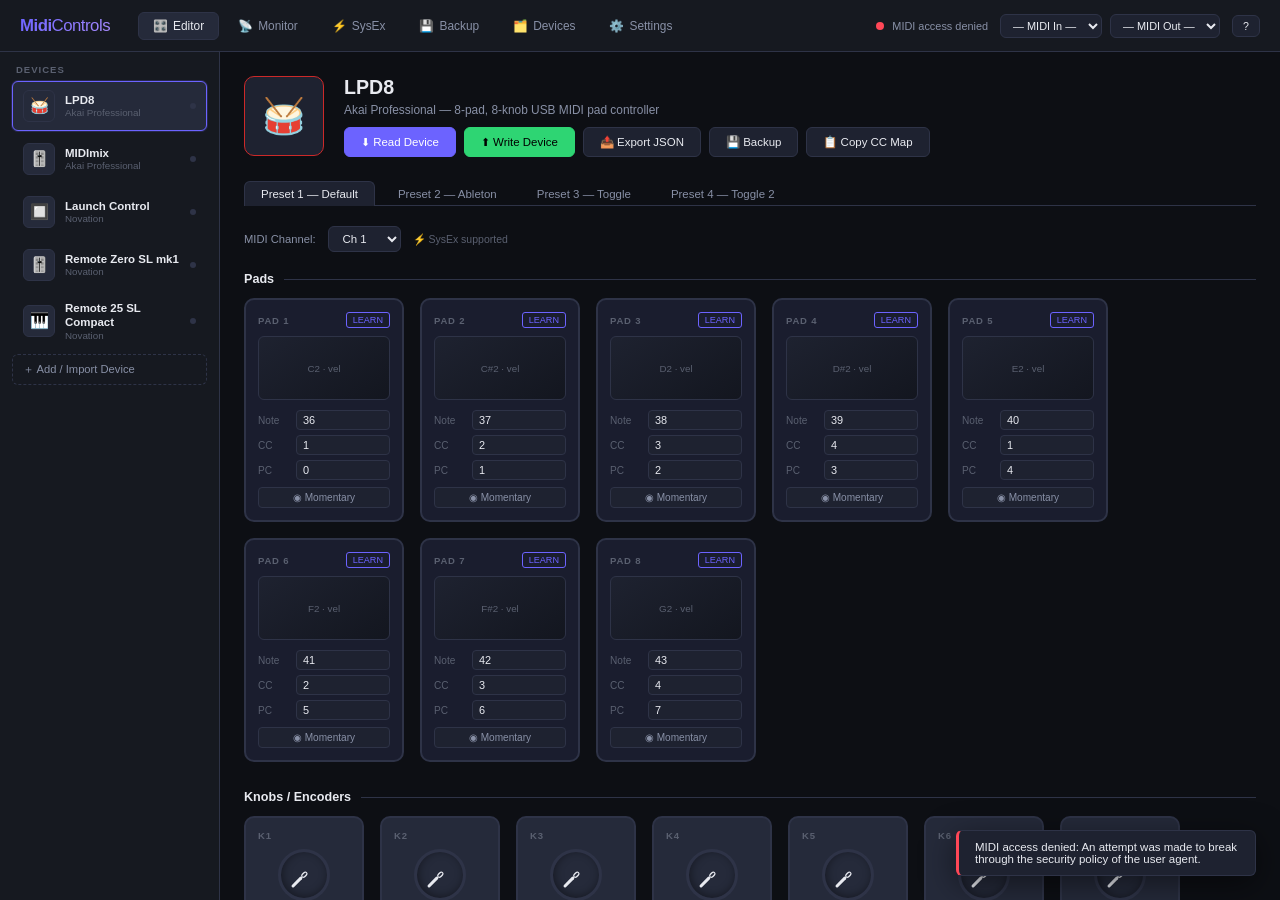
==== index.html @ 0afd4f3e "init v1.0" ====
<!DOCTYPE html>
<html lang="en">
<head>
<meta charset="UTF-8">
<meta name="viewport" content="width=device-width, initial-scale=1.0">
<title>MidiControls</title>
<link rel="stylesheet" href="assets/css/midicontrols.v1.css">
<link rel="manifest" href="/manifest.json" />
</head>
<body>
<div id="app">

<!-- TOP NAV -->
<nav id="topnav">
  <div class="logo">Midi<span>Controls</span></div>
  <div class="nav-tabs">
    <button class="nav-tab active" onclick="showPanel('editor')" id="tab-editor">
      <span class="icon">🎛️</span>Editor
    </button>
    <button class="nav-tab" onclick="showPanel('monitor')" id="tab-monitor">
      <span class="icon">📡</span>Monitor
    </button>
    <button class="nav-tab" onclick="showPanel('sysex')" id="tab-sysex">
      <span class="icon">⚡</span>SysEx
    </button>
    <button class="nav-tab" onclick="showPanel('backup')" id="tab-backup">
      <span class="icon">💾</span>Backup
    </button>
    <button class="nav-tab" onclick="showPanel('manager')" id="tab-manager">
      <span class="icon">🗂️</span>Devices
    </button>
    <button class="nav-tab" onclick="showPanel('settings')" id="tab-settings">
      <span class="icon">⚙️</span>Settings
    </button>
  </div>
  <div class="spacer"></div>
  <div id="midi-status">
    <div class="status-dot" id="midi-dot"></div>
    <span id="midi-status-text">No WebMIDI</span>
  </div>
  <div id="port-selects">
    <select id="sel-in" onchange="connectMidiPorts()">
      <option value="">— MIDI In —</option>
    </select>
    <select id="sel-out" onchange="connectMidiPorts()">
      <option value="">— MIDI Out —</option>
    </select>
  </div>
</nav>

<!-- MAIN -->
<div id="main">

  <!-- SIDEBAR -->
  <div id="sidebar">
    <div class="sidebar-section">
      <div class="sidebar-label">Devices</div>
      <div id="device-list"></div>
      <button class="btn-add-device" onclick="openAddDeviceModal()">
        ＋ Add / Import Device
      </button>
    </div>
  </div>

  <!-- CONTENT AREA -->
  <div id="content">

    <!-- EDITOR PANEL -->
    <div class="panel active" id="panel-editor">
      <div id="editor-welcome" class="welcome-screen">
        <div class="big-icon">🎹</div>
        <h2>Select a device to start editing</h2>
        <p>Choose a device from the sidebar, connect your MIDI In/Out ports above, then read or write presets to your hardware.</p>
      </div>
      <div id="editor-device" style="display:none;"></div>
    </div>

    <!-- MONITOR PANEL -->
    <div class="panel" id="panel-monitor">
      <h2 style="margin-bottom:16px;font-size:1.1rem;">MIDI Monitor</h2>
      <div style="display:flex;gap:8px;margin-bottom:12px;flex-wrap:wrap;">
        <button class="btn sm" onclick="clearMonitor()">🗑 Clear</button>
        <button class="btn sm" id="btn-monitor-pause" onclick="toggleMonitorPause()">⏸ Pause</button>
        <label style="display:flex;align-items:center;gap:6px;font-size:0.8rem;">
          <input type="checkbox" id="filter-note" checked onchange="renderMonitor()"> Notes
        </label>
        <label style="display:flex;align-items:center;gap:6px;font-size:0.8rem;">
          <input type="checkbox" id="filter-cc" checked onchange="renderMonitor()"> CC
        </label>
        <label style="display:flex;align-items:center;gap:6px;font-size:0.8rem;">
          <input type="checkbox" id="filter-pc" checked onchange="renderMonitor()"> PC
        </label>
        <label style="display:flex;align-items:center;gap:6px;font-size:0.8rem;">
          <input type="checkbox" id="filter-sysex" checked onchange="renderMonitor()"> SysEx
        </label>
      </div>
      <div class="midi-monitor" id="midi-monitor"></div>
      <div style="margin-top:12px;font-size:0.75rem;color:var(--text3);">
        <span id="monitor-count">0</span> messages captured
      </div>
    </div>

    <!-- SYSEX PANEL -->
    <div class="panel" id="panel-sysex">
      <h2 style="margin-bottom:16px;font-size:1.1rem;">SysEx & Raw MIDI</h2>
      <div class="sysex-area">
        <h3>Send SysEx Message</h3>
        <p style="font-size:0.78rem;color:var(--text3);margin-bottom:8px;">Enter hex bytes separated by spaces. F0 … F7</p>
        <textarea class="hex-input" id="sysex-input" placeholder="F0 00 20 29 02 0A 77 00 F7"></textarea>
        <div style="display:flex;gap:8px;">
          <button class="btn primary" onclick="sendSysEx()">▶ Send SysEx</button>
          <button class="btn" onclick="parseSysExInput()">🔍 Parse</button>
        </div>
        <div id="sysex-parse-result" style="margin-top:10px;font-size:0.78rem;color:var(--accent3);font-family:monospace;"></div>
      </div>
      <div class="sysex-area">
        <h3>Send Raw CC / Note</h3>
        <div style="display:flex;gap:10px;flex-wrap:wrap;align-items:flex-end;">
          <div>
            <label style="display:block;font-size:0.75rem;color:var(--text3);margin-bottom:4px;">Type</label>
            <select id="raw-type" style="background:var(--surface3);border:1px solid var(--border);color:var(--text);padding:5px 8px;border-radius:4px;outline:none;">
              <option value="cc">CC</option>
              <option value="note_on">Note On</option>
              <option value="note_off">Note Off</option>
              <option value="pc">Program Change</option>
            </select>
          </div>
          <div>
            <label style="display:block;font-size:0.75rem;color:var(--text3);margin-bottom:4px;">Ch</label>
            <input type="number" id="raw-ch" value="1" min="1" max="16" style="width:50px;background:var(--surface3);border:1px solid var(--border);color:var(--text);padding:5px 6px;border-radius:4px;outline:none;">
          </div>
          <div>
            <label style="display:block;font-size:0.75rem;color:var(--text3);margin-bottom:4px;">Number</label>
            <input type="number" id="raw-num" value="0" min="0" max="127" style="width:60px;background:var(--surface3);border:1px solid var(--border);color:var(--text);padding:5px 6px;border-radius:4px;outline:none;">
          </div>
          <div>
            <label style="display:block;font-size:0.75rem;color:var(--text3);margin-bottom:4px;">Value</label>
            <input type="number" id="raw-val" value="127" min="0" max="127" style="width:60px;background:var(--surface3);border:1px solid var(--border);color:var(--text);padding:5px 6px;border-radius:4px;outline:none;">
          </div>
          <button class="btn primary" onclick="sendRawMidi()">▶ Send</button>
        </div>
      </div>
      <div class="sysex-area" id="device-sysex-cmds">
        <h3>Device Quick Commands</h3>
        <div id="device-quick-cmds-list" style="display:flex;gap:8px;flex-wrap:wrap;">
          <span style="font-size:0.8rem;color:var(--text3);">Select a device to see device-specific commands.</span>
        </div>
      </div>
    </div>

    <!-- BACKUP PANEL -->
    <div class="panel" id="panel-backup">
      <h2 style="margin-bottom:8px;font-size:1.1rem;">Backup & Restore</h2>
      <p style="color:var(--text3);font-size:0.82rem;margin-bottom:16px;">Export all device presets to JSON or restore from a backup file.</p>
      <div style="display:flex;gap:8px;flex-wrap:wrap;margin-bottom:20px;">
        <button class="btn primary" onclick="backupAll()">⬇ Export All Backups</button>
        <button class="btn" onclick="document.getElementById('restore-input').click()">⬆ Restore from File</button>
        <input type="file" id="restore-input" accept=".json" style="display:none" onchange="restoreBackup(event)">
      </div>
      <div class="backup-list" id="backup-list"></div>
    </div>

    <!-- DEVICE MANAGER PANEL -->
    <div class="panel" id="panel-manager">
      <div style="display:flex;align-items:center;justify-content:space-between;margin-bottom:16px;">
        <h2 style="font-size:1.1rem;">Device Manager</h2>
        <div style="display:flex;gap:8px;">
          <button class="btn primary" onclick="openAddDeviceModal()">＋ Add Device</button>
          <button class="btn" onclick="importDeviceJSON()">📂 Import JSON</button>
          <input type="file" id="import-device-input" accept=".json" style="display:none" onchange="handleImportDevice(event)">
        </div>
      </div>
      <div class="device-manager-grid" id="device-manager-grid"></div>
    </div>

    <!-- SETTINGS PANEL -->
    <div class="panel" id="panel-settings">
      <h2 style="margin-bottom:16px;font-size:1.1rem;">Settings</h2>
      <div class="settings-grid">
        <div class="settings-card">
          <h3>🎛 MIDI Behavior</h3>
          <div class="toggle-row">
            <span>MIDI Thru (echo input to output)</span>
            <div class="toggle" id="tog-thru" onclick="toggleSetting('thru')"></div>
          </div>
          <div class="toggle-row">
            <span>Highlight on incoming message</span>
            <div class="toggle on" id="tog-highlight" onclick="toggleSetting('highlight')"></div>
          </div>
          <div class="toggle-row">
            <span>Auto-refresh ports</span>
            <div class="toggle on" id="tog-autorefresh" onclick="toggleSetting('autorefresh')"></div>
          </div>
        </div>
        <div class="settings-card">
          <h3>🖥 Display</h3>
          <div class="toggle-row">
            <span>Show note names (C4, D#3…)</span>
            <div class="toggle on" id="tog-notenames" onclick="toggleSetting('notenames')"></div>
          </div>
          <div class="toggle-row">
            <span>Show CC hex values</span>
            <div class="toggle" id="tog-hex" onclick="toggleSetting('hex')"></div>
          </div>
          <div class="toggle-row">
            <span>Compact mode</span>
            <div class="toggle" id="tog-compact" onclick="toggleSetting('compact')"></div>
          </div>
        </div>
        <div class="settings-card">
          <h3>💾 Storage</h3>
          <div style="font-size:0.82rem;color:var(--text2);line-height:1.8;">
            All device configs and presets are stored in <strong>localStorage</strong>.<br>
            Use Backup panel to export/import.
          </div>
          <button class="btn danger sm" style="margin-top:12px;" onclick="clearAllData()">🗑 Clear All Data</button>
        </div>
        <div class="settings-card">
          <h3>ℹ About</h3>
          <div style="font-size:0.82rem;color:var(--text2);line-height:1.9;">
            <strong>MidiControls</strong> v1.0.0<br>
            WebMIDI API · No backend · No install<br>
            Device configs: JSON templates<br>
            © 2026 — Open Source
          </div>
        </div>
      </div>
    </div>

  </div><!-- /content -->
</div><!-- /main -->
</div><!-- /app -->

<!-- MODAL -->
<div class="modal-overlay" id="modal-overlay" onclick="closeModalOutside(event)">
  <div class="modal" id="modal">
    <div id="modal-content"></div>
  </div>
</div>

<!-- TOAST CONTAINER -->
<div id="toast-container"></div>

<script type="text/javascript" src="assets/js/midicontrols.v2.js"></script>
</body>
</html>
---- assets/css/midicontrols.v1.css ----
/* ===================== RESET & BASE ===================== */
*, *::before, *::after { box-sizing: border-box; margin: 0; padding: 0; }
:root {
  --bg:       #0d0f14;
  --surface:  #161920;
  --surface2: #1e2230;
  --surface3: #252a3a;
  --border:   #2e3347;
  --accent:   #6c63ff;
  --accent2:  #ff6b6b;
  --accent3:  #43e97b;
  --text:     #e8eaf0;
  --text2:    #8890a6;
  --text3:    #5a6070;
  --pad:      #1a1d2e;
  --knob:     #252a3a;
  --fader:    #1e2230;
  --glow:     rgba(108,99,255,0.18);
  --red:      #ff4757;
  --green:    #2ed573;
  --amber:    #ffa502;
  --radius:   10px;
  --radius-sm:6px;
  --shadow:   0 8px 32px rgba(0,0,0,0.5);
  --font:     'Inter', 'Segoe UI', sans-serif;
}
html { font-size: 14px; }
body {
  font-family: var(--font);
  background: var(--bg);
  color: var(--text);
  min-height: 100vh;
  display: flex;
  flex-direction: column;
}
button { cursor: pointer; font-family: inherit; }
input, select, textarea { font-family: inherit; }
::-webkit-scrollbar { width: 6px; height: 6px; }
::-webkit-scrollbar-track { background: var(--surface); }
::-webkit-scrollbar-thumb { background: var(--border); border-radius: 3px; }

/* ===================== LAYOUT ===================== */
#app { display: flex; flex-direction: column; height: 100vh; overflow: hidden; }

/* TOP NAV */
#topnav {
  display: flex; align-items: center; gap: 12px;
  padding: 0 20px; height: 52px;
  background: var(--surface);
  border-bottom: 1px solid var(--border);
  flex-shrink: 0;
  z-index: 100;
}
#topnav .logo {
  font-size: 1.2rem; font-weight: 800; letter-spacing: -0.5px;
  background: linear-gradient(135deg, var(--accent), #a78bfa);
  -webkit-background-clip: text; -webkit-text-fill-color: transparent;
  margin-right: 8px;
}
#topnav .logo span { font-weight: 300; }
.nav-tabs { display: flex; gap: 4px; margin-left: 8px; }
.nav-tab {
  padding: 6px 14px; border-radius: var(--radius-sm);
  border: 1px solid transparent; background: none;
  color: var(--text2); font-size: 0.85rem; font-weight: 500;
  transition: all 0.15s;
}
.nav-tab:hover { background: var(--surface2); color: var(--text); }
.nav-tab.active { background: var(--surface3); color: var(--text); border-color: var(--border); }
.nav-tab .icon { margin-right: 5px; }
#topnav .spacer { flex: 1; }
#midi-status {
  display: flex; align-items: center; gap: 8px;
  font-size: 0.78rem; color: var(--text2);
}
.status-dot {
  width: 8px; height: 8px; border-radius: 50%;
  background: var(--red); transition: background 0.3s;
}
.status-dot.connected { background: var(--green); box-shadow: 0 0 8px var(--green); }
.status-dot.activity { background: var(--accent); box-shadow: 0 0 8px var(--accent); }
#port-selects { display: flex; gap: 8px; }
#port-selects select {
  background: var(--surface2); border: 1px solid var(--border);
  color: var(--text); padding: 4px 8px; border-radius: var(--radius-sm);
  font-size: 0.78rem; outline: none; max-width: 160px;
}

/* MAIN AREA */
#main { display: flex; flex: 1; overflow: hidden; }

/* SIDEBAR */
#sidebar {
  width: 220px; flex-shrink: 0;
  background: var(--surface);
  border-right: 1px solid var(--border);
  display: flex; flex-direction: column;
  overflow-y: auto; padding: 12px 0;
}
.sidebar-section { padding: 0 12px; margin-bottom: 16px; }
.sidebar-label {
  font-size: 0.68rem; font-weight: 700; letter-spacing: 1px;
  text-transform: uppercase; color: var(--text3);
  margin-bottom: 6px; padding: 0 4px;
}
.device-card {
  display: flex; align-items: center; gap: 10px;
  padding: 8px 10px; border-radius: var(--radius-sm);
  cursor: pointer; transition: all 0.15s;
  border: 1px solid transparent; margin-bottom: 3px;
  user-select: none;
}
.device-card:hover { background: var(--surface2); }
.device-card.active {
  background: var(--surface3); border-color: var(--accent);
  box-shadow: 0 0 0 1px rgba(108,99,255,0.2);
}
.device-icon {
  width: 32px; height: 32px; border-radius: 6px;
  display: flex; align-items: center; justify-content: center;
  font-size: 1.1rem; flex-shrink: 0;
  background: var(--surface3); border: 1px solid var(--border);
}
.device-card .dname { font-size: 0.82rem; font-weight: 600; line-height: 1.2; }
.device-card .dmfr  { font-size: 0.7rem; color: var(--text3); }
.device-card .dstatus {
  margin-left: auto; width: 6px; height: 6px; border-radius: 50%;
  background: var(--border); flex-shrink: 0;
}
.device-card .dstatus.on { background: var(--green); }
.btn-add-device {
  display: flex; align-items: center; gap: 6px;
  width: 100%; padding: 7px 10px; border-radius: var(--radius-sm);
  border: 1px dashed var(--border); background: none;
  color: var(--text2); font-size: 0.8rem;
  transition: all 0.15s; margin-top: 4px;
}
.btn-add-device:hover { border-color: var(--accent); color: var(--accent); background: var(--glow); }

/* CONTENT */
#content { flex: 1; overflow-y: auto; overflow-x: hidden; padding: 24px; }

/* ===================== PANELS ===================== */
.panel { display: none; }
.panel.active { display: block; }

/* ===================== DEVICE EDITOR ===================== */
.device-header {
  display: flex; align-items: flex-start; gap: 20px;
  margin-bottom: 24px; flex-wrap: wrap;
}
.device-thumb {
  width: 80px; height: 80px; border-radius: 10px;
  background: var(--surface2); border: 1px solid var(--border);
  display: flex; align-items: center; justify-content: center;
  font-size: 2.5rem; flex-shrink: 0; overflow: hidden;
}
.device-thumb img { width: 100%; height: 100%; object-fit: cover; border-radius: 10px; }
.device-info h1 { font-size: 1.4rem; font-weight: 700; margin-bottom: 4px; }
.device-info .mfr { color: var(--text2); font-size: 0.85rem; margin-bottom: 10px; }
.device-actions { display: flex; gap: 8px; flex-wrap: wrap; }

/* BUTTONS */
.btn {
  padding: 7px 16px; border-radius: var(--radius-sm);
  border: 1px solid var(--border); background: var(--surface2);
  color: var(--text); font-size: 0.82rem; font-weight: 500;
  transition: all 0.15s; display: inline-flex; align-items: center; gap: 6px;
}
.btn:hover { background: var(--surface3); border-color: var(--accent); }
.btn.primary { background: var(--accent); border-color: var(--accent); color: #fff; }
.btn.primary:hover { background: #7c74ff; }
.btn.danger  { background: var(--red); border-color: var(--red); color: #fff; }
.btn.danger:hover { opacity: 0.85; }
.btn.success { background: var(--green); border-color: var(--green); color: #000; }
.btn.success:hover { opacity: 0.85; }
.btn.sm { padding: 4px 10px; font-size: 0.76rem; }
.btn:disabled { opacity: 0.4; cursor: not-allowed; }

/* PRESET TABS */
.preset-tabs {
  display: flex; gap: 6px; margin-bottom: 20px;
  border-bottom: 1px solid var(--border); padding-bottom: 0;
}
.preset-tab {
  padding: 6px 16px; border-radius: var(--radius-sm) var(--radius-sm) 0 0;
  border: 1px solid transparent; border-bottom: none; background: none;
  color: var(--text2); font-size: 0.82rem; font-weight: 500;
  margin-bottom: -1px; transition: all 0.15s;
}
.preset-tab:hover { color: var(--text); background: var(--surface2); }
.preset-tab.active {
  background: var(--surface2); color: var(--text);
  border-color: var(--border); border-bottom-color: var(--surface2);
}

/* CHANNEL SELECT */
.channel-bar {
  display: flex; align-items: center; gap: 12px;
  margin-bottom: 20px; flex-wrap: wrap;
}
.channel-bar label { font-size: 0.8rem; color: var(--text2); }
.channel-bar select {
  background: var(--surface2); border: 1px solid var(--border);
  color: var(--text); padding: 5px 10px; border-radius: var(--radius-sm);
  outline: none; font-size: 0.82rem;
}

/* ===================== CONTROLLER GRID ===================== */
.controls-grid {
  display: flex; flex-wrap: wrap; gap: 16px;
  margin-bottom: 28px;
}

/* PAD CONTROL */
.ctrl-pad {
  background: var(--pad);
  border: 2px solid var(--border);
  border-radius: var(--radius);
  padding: 12px; width: 160px;
  transition: border-color 0.15s, box-shadow 0.15s;
  position: relative;
}
.ctrl-pad:hover { border-color: var(--accent); box-shadow: 0 0 0 2px var(--glow); }
.ctrl-pad.triggered {
  border-color: var(--accent3) !important;
  box-shadow: 0 0 16px rgba(67,233,123,0.3) !important;
}
.ctrl-pad .pad-label {
  font-size: 0.68rem; font-weight: 700; text-transform: uppercase;
  color: var(--text3); letter-spacing: 0.8px; margin-bottom: 8px;
  display: flex; justify-content: space-between; align-items: center;
}
.ctrl-pad .pad-surface {
  width: 100%; height: 64px; border-radius: 6px;
  background: linear-gradient(145deg, #1e2230, #13161f);
  border: 1px solid var(--border); margin-bottom: 10px;
  display: flex; align-items: center; justify-content: center;
  font-size: 0.75rem; color: var(--text3); transition: all 0.1s;
  position: relative; overflow: hidden;
}
.ctrl-pad .pad-surface::after {
  content: ''; position: absolute; inset: 0;
  background: var(--accent3); opacity: 0; border-radius: 6px;
  transition: opacity 0.1s;
}
.ctrl-pad.triggered .pad-surface::after { opacity: 0.15; }
.ctrl-row { display: flex; gap: 6px; margin-bottom: 5px; align-items: center; }
.ctrl-row label { font-size: 0.72rem; color: var(--text3); width: 32px; flex-shrink: 0; }
.ctrl-row input[type=number], .ctrl-row select {
  flex: 1; background: var(--surface2); border: 1px solid var(--border);
  color: var(--text); padding: 3px 6px; border-radius: 4px;
  font-size: 0.78rem; outline: none; width: 100%;
  transition: border-color 0.15s;
}
.ctrl-row input[type=number]:focus, .ctrl-row select:focus { border-color: var(--accent); }
.mode-toggle {
  width: 100%; padding: 4px; border-radius: 4px;
  border: 1px solid var(--border); background: var(--surface2);
  color: var(--text2); font-size: 0.72rem; text-align: center;
  cursor: pointer; margin-top: 2px; transition: all 0.15s;
}
.mode-toggle.toggle-mode { color: var(--amber); border-color: var(--amber); }

/* KNOB CONTROL */
.ctrl-knob {
  background: var(--knob); border: 2px solid var(--border);
  border-radius: var(--radius); padding: 12px; width: 120px;
  transition: border-color 0.15s, box-shadow 0.15s;
  display: flex; flex-direction: column; align-items: center;
}
.ctrl-knob:hover { border-color: var(--accent); box-shadow: 0 0 0 2px var(--glow); }
.ctrl-knob .knob-label {
  font-size: 0.68rem; font-weight: 700; text-transform: uppercase;
  color: var(--text3); letter-spacing: 0.8px; margin-bottom: 8px;
  align-self: flex-start;
}
.knob-vis {
  width: 52px; height: 52px; border-radius: 50%;
  background: conic-gradient(var(--accent) 0deg, var(--surface3) 0deg);
  border: 3px solid var(--border); margin-bottom: 8px;
  display: flex; align-items: center; justify-content: center;
  font-size: 0.72rem; font-weight: 600; color: var(--text);
  position: relative; cursor: ns-resize; user-select: none;
  box-shadow: inset 0 2px 8px rgba(0,0,0,0.4);
  transition: all 0.15s;
}
.knob-vis::before {
  content: ''; position: absolute;
  width: 3px; height: 14px; background: var(--text);
  border-radius: 2px; top: 6px; left: 50%; transform: translateX(-50%);
  transform-origin: center 20px;
}
.ctrl-knob .ctrl-row { width: 100%; }
.knob-range { display: flex; gap: 4px; width: 100%; margin-top: 4px; }
.knob-range input {
  flex: 1; background: var(--surface2); border: 1px solid var(--border);
  color: var(--text); padding: 3px 4px; border-radius: 4px;
  font-size: 0.72rem; outline: none; text-align: center;
}

/* FADER CONTROL */
.ctrl-fader {
  background: var(--fader); border: 2px solid var(--border);
  border-radius: var(--radius); padding: 12px; width: 80px;
  display: flex; flex-direction: column; align-items: center;
  min-height: 220px;
}
.ctrl-fader:hover { border-color: var(--accent); box-shadow: 0 0 0 2px var(--glow); }
.fader-label {
  font-size: 0.65rem; font-weight: 700; text-transform: uppercase;
  color: var(--text3); letter-spacing: 0.8px; margin-bottom: 8px;
  text-align: center;
}
.fader-track {
  flex: 1; width: 12px; background: var(--surface2);
  border: 1px solid var(--border); border-radius: 6px;
  position: relative; margin-bottom: 8px; min-height: 100px;
}
.fader-fill {
  position: absolute; bottom: 0; left: 0; right: 0;
  background: linear-gradient(0deg, var(--accent), var(--accent2));
  border-radius: 6px; transition: height 0.1s;
}
.fader-thumb {
  position: absolute; left: -6px; right: -6px; height: 18px;
  background: var(--text); border-radius: 4px; cursor: ns-resize;
  border: 2px solid var(--border); box-shadow: 0 2px 6px rgba(0,0,0,0.3);
  transition: top 0.05s;
}
.fader-cc {
  font-size: 0.68rem; color: var(--text3); text-align: center;
}
.fader-val {
  font-size: 0.78rem; font-weight: 600; text-align: center;
  color: var(--text); margin-top: 2px;
}

/* BUTTON CONTROL */
.ctrl-button {
  background: var(--surface2); border: 2px solid var(--border);
  border-radius: var(--radius); padding: 10px;
  width: 100px; display: flex; flex-direction: column; align-items: center;
}
.ctrl-button:hover { border-color: var(--accent); }
.ctrl-button.triggered { border-color: var(--accent3); background: rgba(67,233,123,0.1); }
.btn-surface {
  width: 50px; height: 50px; border-radius: 6px;
  border: 2px solid var(--border); margin-bottom: 6px;
  cursor: pointer; transition: all 0.1s;
  display: flex; align-items: center; justify-content: center;
}
.btn-surface.led-off  { background: #1a1a2e; }
.btn-surface.led-red  { background: var(--red); box-shadow: 0 0 10px var(--red); }
.btn-surface.led-green{ background: var(--green); box-shadow: 0 0 10px var(--green); }
.btn-surface.led-amber{ background: var(--amber); box-shadow: 0 0 10px var(--amber); }

/* SECTION HEADERS */
.section-header {
  display: flex; align-items: center; gap: 10px;
  margin-bottom: 12px; margin-top: 8px;
}
.section-header h3 { font-size: 0.9rem; font-weight: 700; }
.section-header .section-line {
  flex: 1; height: 1px; background: var(--border);
}

/* ===================== SYSEX PANEL ===================== */
.sysex-area {
  background: var(--surface2); border: 1px solid var(--border);
  border-radius: var(--radius); padding: 16px; margin-bottom: 16px;
}
.sysex-area h3 { font-size: 0.9rem; margin-bottom: 10px; color: var(--text2); }
.hex-input {
  width: 100%; background: var(--bg); border: 1px solid var(--border);
  color: var(--accent3); padding: 10px 12px; border-radius: var(--radius-sm);
  font-family: 'JetBrains Mono', 'Fira Code', 'Courier New', monospace;
  font-size: 0.82rem; resize: vertical; min-height: 80px;
  outline: none; margin-bottom: 8px;
}
.hex-input:focus { border-color: var(--accent); }

/* MIDI MONITOR */
.midi-monitor {
  background: var(--bg); border: 1px solid var(--border);
  border-radius: var(--radius); font-family: 'JetBrains Mono','Fira Code','Courier New', monospace;
  font-size: 0.75rem; height: 200px; overflow-y: auto;
  padding: 10px; color: var(--accent3); line-height: 1.6;
}
.midi-monitor .msg-note { color: #a78bfa; }
.midi-monitor .msg-cc { color: var(--accent3); }
.midi-monitor .msg-sysex { color: var(--amber); }
.midi-monitor .msg-pc { color: #ff6b6b; }
.midi-monitor .msg-ts { color: var(--text3); font-size: 0.68rem; margin-right: 6px; }

/* ===================== DEVICE MANAGER ===================== */
.device-manager-grid {
  display: grid; grid-template-columns: repeat(auto-fill, minmax(260px, 1fr));
  gap: 16px; margin-top: 16px;
}
.dm-card {
  background: var(--surface2); border: 1px solid var(--border);
  border-radius: var(--radius); padding: 16px;
  display: flex; flex-direction: column; gap: 10px;
  transition: border-color 0.15s;
}
.dm-card:hover { border-color: var(--accent); }
.dm-card-header { display: flex; align-items: center; gap: 10px; }
.dm-card-header .icon { font-size: 1.6rem; }
.dm-card-header .name { font-weight: 700; }
.dm-card-header .mfr  { font-size: 0.75rem; color: var(--text3); }
.dm-card-actions { display: flex; gap: 6px; margin-top: auto; }

/* ===================== BACKUP PANEL ===================== */
.backup-list {
  display: flex; flex-direction: column; gap: 8px; margin-top: 12px;
}
.backup-item {
  display: flex; align-items: center; gap: 12px;
  background: var(--surface2); border: 1px solid var(--border);
  border-radius: var(--radius-sm); padding: 10px 14px;
}
.backup-item .bname { flex: 1; font-size: 0.85rem; }
.backup-item .bdate { font-size: 0.75rem; color: var(--text3); }

/* ===================== MODAL ===================== */
.modal-overlay {
  position: fixed; inset: 0; background: rgba(0,0,0,0.75);
  display: flex; align-items: center; justify-content: center;
  z-index: 1000; opacity: 0; pointer-events: none;
  transition: opacity 0.2s;
}
.modal-overlay.open { opacity: 1; pointer-events: all; }
.modal {
  background: var(--surface); border: 1px solid var(--border);
  border-radius: 14px; padding: 24px; width: 480px; max-width: 95vw;
  max-height: 85vh; overflow-y: auto;
  box-shadow: var(--shadow); transform: translateY(20px);
  transition: transform 0.2s;
}
.modal-overlay.open .modal { transform: translateY(0); }
.modal h2 { font-size: 1.1rem; margin-bottom: 16px; }
.form-group { margin-bottom: 14px; }
.form-group label { display: block; font-size: 0.8rem; color: var(--text2); margin-bottom: 5px; }
.form-group input, .form-group select, .form-group textarea {
  width: 100%; background: var(--surface2); border: 1px solid var(--border);
  color: var(--text); padding: 8px 10px; border-radius: var(--radius-sm);
  font-size: 0.85rem; outline: none;
}
.form-group input:focus, .form-group select:focus, .form-group textarea:focus {
  border-color: var(--accent);
}
.modal-actions { display: flex; gap: 8px; justify-content: flex-end; margin-top: 18px; }

/* ===================== TOAST ===================== */
#toast-container {
  position: fixed; bottom: 24px; right: 24px; z-index: 2000;
  display: flex; flex-direction: column; gap: 8px;
}
.toast {
  background: var(--surface2); border: 1px solid var(--border);
  border-radius: var(--radius-sm); padding: 10px 16px;
  font-size: 0.82rem; box-shadow: var(--shadow);
  animation: slideIn 0.3s ease; max-width: 300px;
}
.toast.success { border-left: 3px solid var(--green); }
.toast.error   { border-left: 3px solid var(--red); }
.toast.info    { border-left: 3px solid var(--accent); }
@keyframes slideIn { from { transform: translateX(40px); opacity: 0; } to { transform: translateX(0); opacity: 1; } }

/* ===================== MIDI LEARN ===================== */
.midi-learn-btn {
  padding: 2px 6px; border-radius: 3px; border: 1px solid var(--accent);
  background: none; color: var(--accent); font-size: 0.65rem;
  cursor: pointer; transition: all 0.15s;
}
.midi-learn-btn:hover, .midi-learn-btn.learning {
  background: var(--accent); color: #fff;
}
.midi-learn-btn.learning { animation: pulse 0.8s infinite; }
@keyframes pulse { 0%,100%{opacity:1} 50%{opacity:0.5} }

/* ===================== SETTINGS GRID ===================== */
.settings-grid {
  display: grid; grid-template-columns: 1fr 1fr; gap: 16px;
  margin-top: 16px;
}
@media (max-width: 700px) {
  .settings-grid { grid-template-columns: 1fr; }
  #sidebar { width: 180px; }
  .ctrl-pad { width: 140px; }
}
.settings-card {
  background: var(--surface2); border: 1px solid var(--border);
  border-radius: var(--radius); padding: 16px;
}
.settings-card h3 { font-size: 0.88rem; margin-bottom: 12px; color: var(--text2); }
.toggle-row {
  display: flex; align-items: center; justify-content: space-between;
  margin-bottom: 10px; font-size: 0.82rem;
}
.toggle {
  width: 36px; height: 20px; border-radius: 10px;
  background: var(--border); cursor: pointer;
  position: relative; transition: background 0.2s;
}
.toggle.on { background: var(--accent); }
.toggle::after {
  content: ''; position: absolute; width: 14px; height: 14px;
  border-radius: 50%; background: #fff; top: 3px; left: 3px;
  transition: transform 0.2s;
}
.toggle.on::after { transform: translateX(16px); }

/* ===================== WELCOME ===================== */
.welcome-screen {
  display: flex; flex-direction: column; align-items: center;
  justify-content: center; padding: 60px 24px; text-align: center;
  color: var(--text2);
}
.welcome-screen .big-icon { font-size: 4rem; margin-bottom: 16px; }
.welcome-screen h2 { font-size: 1.3rem; color: var(--text); margin-bottom: 8px; }
.welcome-screen p { max-width: 420px; line-height: 1.7; }

/* ===================== NOTE NAMES ===================== */
.note-display { font-size: 0.7rem; color: var(--text3); text-align: center; }

/* ===================== RESPONSIVE CONTROLS GRID ===================== */
.midimix-grid {
  display: grid; gap: 8px;
  grid-template-columns: repeat(8, 1fr);
}
.midimix-row-label {
  font-size: 0.65rem; color: var(--text3); text-transform: uppercase;
  letter-spacing: 0.8px; padding: 4px 0;
  grid-column: 1 / -1;
}
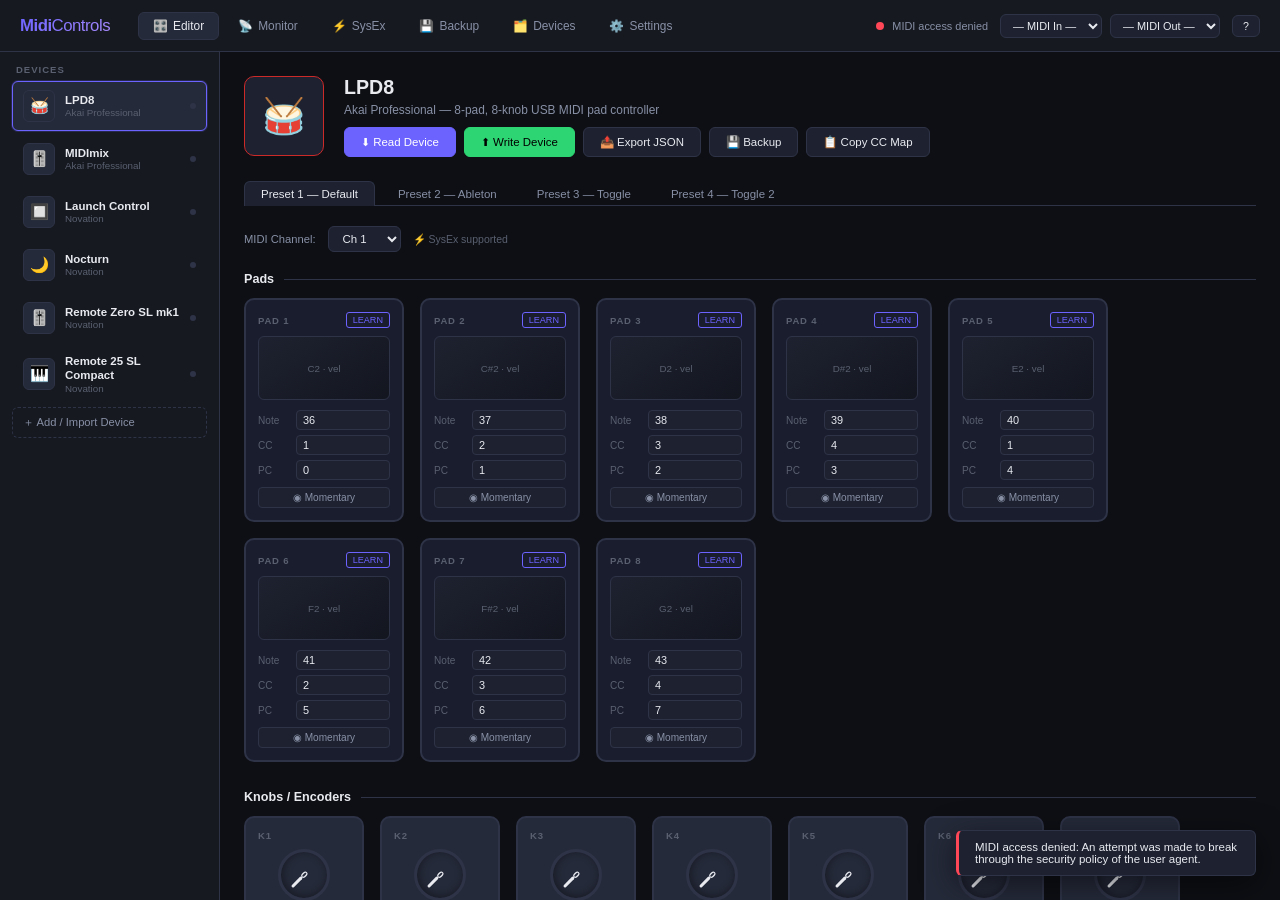
==== commit 904f9ada: "v1.0 final" ====
--- a/index.html
+++ b/index.html
@@ -6,6 +6,8 @@
 <title>MidiControls</title>
 <link rel="stylesheet" href="assets/css/midicontrols.v1.css">
 <link rel="manifest" href="/manifest.json" />
+<!-- Inline SVG favicon — no file needed -->
+<link rel="icon" href="data:image/svg+xml,<svg xmlns='http://www.w3.org/2000/svg' viewBox='0 0 100 100'><text y='.9em' font-size='90'>🎹</text></svg>">
 </head>
 <body>
 <div id="app">
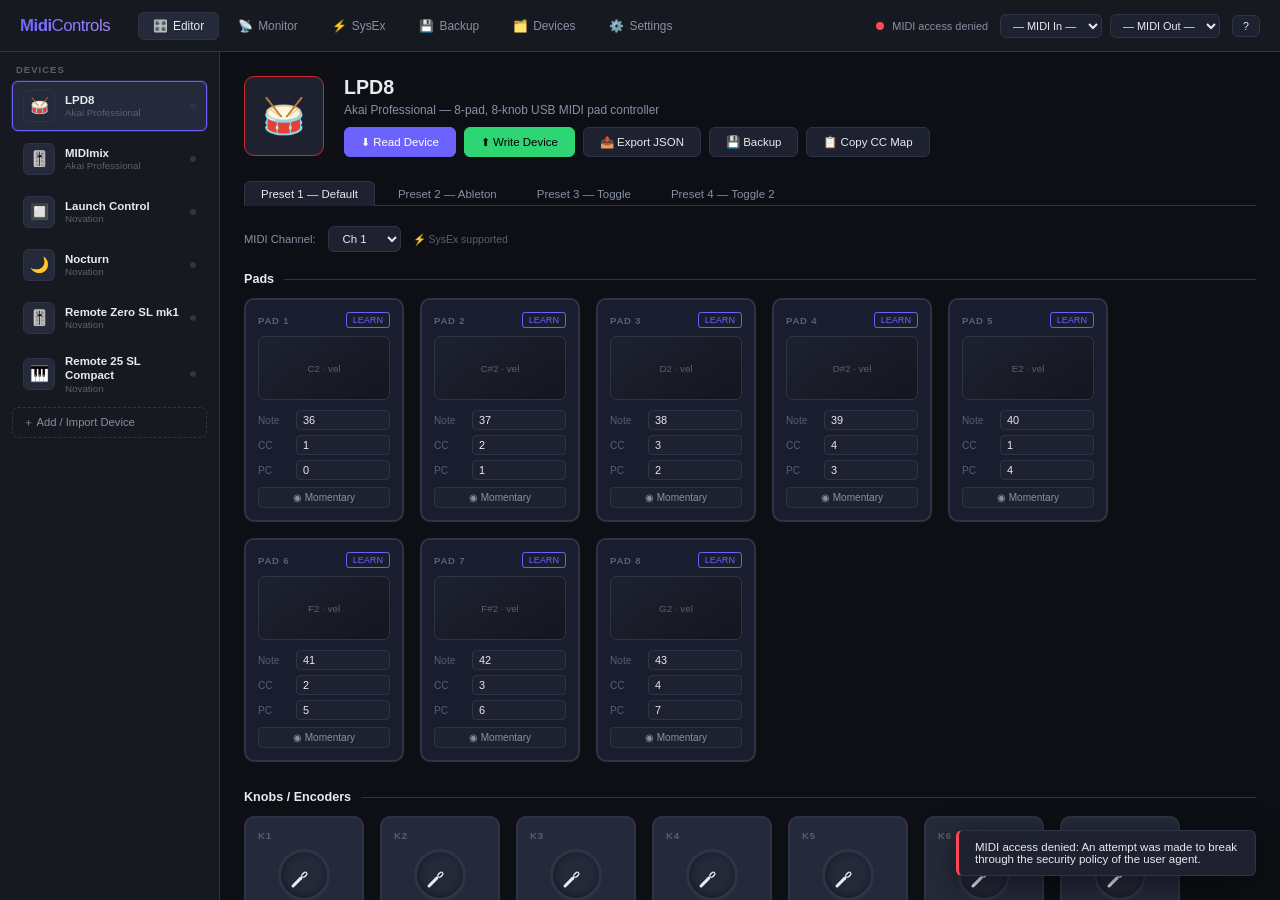
==== commit b5093fc6: "SEO, manifest.json, logo+icons and fixes" ====
--- a/index.html
+++ b/index.html
@@ -1,14 +1,139 @@
 <!DOCTYPE html>
 <html lang="en">
 <head>
+<!-- ═══════════════════════════════════════════════════════
+     CORE
+════════════════════════════════════════════════════════ -->
 <meta charset="UTF-8">
-<meta name="viewport" content="width=device-width, initial-scale=1.0">
-<title>MidiControls</title>
+<meta name="viewport" content="width=device-width, initial-scale=1.0, viewport-fit=cover">
+<meta http-equiv="X-UA-Compatible" content="IE=edge">
+
+<!-- ═══════════════════════════════════════════════════════
+     PRIMARY SEO
+════════════════════════════════════════════════════════ -->
+<title>MidiControls — Browser MIDI Controller Editor</title>
+<meta name="description"
+  content="Free browser-based MIDI controller editor. Edit presets for Akai LPD8, MIDImix, Novation Launch Control, Nocturn and Remote SL — no install, no backend, pure WebMIDI API.">
+<meta name="keywords"
+  content="MIDI controller editor, WebMIDI, Akai LPD8, Akai MIDImix, Novation Launch Control, Novation Nocturn, Novation Remote SL, SysEx editor, MIDI preset editor, browser MIDI, MIDI monitor">
+<meta name="author"       content="MidiControls">
+<meta name="robots"       content="index, follow">
+<meta name="theme-color"  content="#6c63ff">
+<meta name="color-scheme" content="dark">
+<link rel="canonical"     href="https://midicontrols.doerd.de/">
+
+<!-- ═══════════════════════════════════════════════════════
+     OPEN GRAPH  (Facebook · LinkedIn · WhatsApp)
+════════════════════════════════════════════════════════ -->
+<meta property="og:type"         content="website">
+<meta property="og:url"          content="https://midicontrols.doerd.de/">
+<meta property="og:site_name"    content="MidiControls">
+<meta property="og:title"        content="MidiControls — Browser MIDI Controller Editor">
+<meta property="og:description"  content="Edit presets for Akai LPD8, MIDImix, Novation Launch Control, Nocturn and Remote SL directly in your browser. No install. No backend. Pure WebMIDI.">
+<meta property="og:image"        content="https://midicontrols.doerd.de/assets/og-image.png">
+<meta property="og:image:width"  content="1200">
+<meta property="og:image:height" content="630">
+<meta property="og:image:alt"    content="MidiControls — visual MIDI preset editor running in the browser">
+<meta property="og:locale"       content="en_US">
+
+<!-- ═══════════════════════════════════════════════════════
+     TWITTER / X
+════════════════════════════════════════════════════════ -->
+<meta name="twitter:card"        content="summary_large_image">
+<meta name="twitter:url"         content="https://midicontrols.doerd.de/">
+<meta name="twitter:title"       content="MidiControls — Browser MIDI Controller Editor">
+<meta name="twitter:description" content="Edit presets for Akai LPD8, MIDImix, Novation Launch Control, Nocturn and Remote SL in the browser. WebMIDI · No install · No backend.">
+<meta name="twitter:image"       content="https://midicontrols.doerd.de/assets/og-image.png">
+<meta name="twitter:image:alt"   content="MidiControls MIDI editor">
+
+<!-- ═══════════════════════════════════════════════════════
+     FAVICON — Classic ICO (root, auto-detected by browsers)
+════════════════════════════════════════════════════════ -->
+<link rel="icon" href="/favicon.ico" sizes="any">
+
+<!-- ═══════════════════════════════════════════════════════
+     FAVICON — Inline SVG (modern browsers, scales perfectly,
+     respects dark/light mode automatically)
+════════════════════════════════════════════════════════ -->
+<link rel="icon" type="image/svg+xml" href="data:image/svg+xml,<svg xmlns='http://www.w3.org/2000/svg' viewBox='0 0 100 100'><rect width='100' height='100' rx='18' fill='%230d0f14'/><rect x='8' y='38' width='84' height='38' rx='3' fill='%23e8eaf0'/><rect x='18' y='38' width='10' height='23' rx='2' fill='%236c63ff'/><rect x='33' y='38' width='10' height='23' rx='2' fill='%236c63ff'/><rect x='55' y='38' width='10' height='23' rx='2' fill='%236c63ff'/><rect x='70' y='38' width='10' height='23' rx='2' fill='%236c63ff'/><circle cx='24' cy='26' r='6' fill='none' stroke='%236c63ff' stroke-width='2.5'/><circle cx='42' cy='26' r='6' fill='none' stroke='%236c63ff' stroke-width='2.5'/><circle cx='59' cy='26' r='6' fill='none' stroke='%236c63ff' stroke-width='2.5'/><circle cx='77' cy='26' r='6' fill='none' stroke='%236c63ff' stroke-width='2.5'/></svg>">
+
+<!-- ═══════════════════════════════════════════════════════
+     FAVICON — PNG fallbacks (older browsers / bookmark icons)
+════════════════════════════════════════════════════════ -->
+<link rel="icon" type="image/png" sizes="16x16"  href="assets/icon-16.png">
+<link rel="icon" type="image/png" sizes="32x32"  href="assets/icon-32.png">
+<link rel="icon" type="image/png" sizes="48x48"  href="assets/icon-48.png">
+<link rel="icon" type="image/png" sizes="96x96"  href="assets/icon-96.png">
+
+<!-- ═══════════════════════════════════════════════════════
+     APPLE TOUCH ICONS (iOS home screen · Safari pinned tab)
+════════════════════════════════════════════════════════ -->
+<link rel="apple-touch-icon"                href="assets/apple-touch-icon.png">
+<link rel="apple-touch-icon" sizes="57x57"  href="assets/icon-57.png">
+<link rel="apple-touch-icon" sizes="60x60"  href="assets/icon-60.png">
+<link rel="apple-touch-icon" sizes="72x72"  href="assets/icon-72.png">
+<link rel="apple-touch-icon" sizes="76x76"  href="assets/icon-76.png">
+<link rel="apple-touch-icon" sizes="114x114" href="assets/icon-114.png">
+<link rel="apple-touch-icon" sizes="120x120" href="assets/icon-120.png">
+<link rel="apple-touch-icon" sizes="144x144" href="assets/icon-144.png">
+<link rel="apple-touch-icon" sizes="152x152" href="assets/icon-152.png">
+<link rel="apple-touch-icon" sizes="180x180" href="assets/icon-180.png">
+
+<!-- ═══════════════════════════════════════════════════════
+     PWA MANIFEST
+════════════════════════════════════════════════════════ -->
+<link rel="manifest" href="/manifest.json">
+
+<!-- ═══════════════════════════════════════════════════════
+     WINDOWS TILES
+════════════════════════════════════════════════════════ -->
+<meta name="msapplication-TileColor" content="#6c63ff">
+<meta name="msapplication-TileImage" content="assets/icon-144.png">
+<meta name="msapplication-config"    content="none">
+
+<!-- ═══════════════════════════════════════════════════════
+     STRUCTURED DATA — JSON-LD (Google rich results)
+════════════════════════════════════════════════════════ -->
+<script type="application/ld+json">
+{
+  "@context": "https://schema.org",
+  "@type": "WebApplication",
+  "name": "MidiControls",
+  "url": "https://midicontrols.doerd.de/",
+  "description": "Browser-based MIDI controller editor for Akai LPD8, MIDImix, Novation Launch Control, Nocturn and Remote SL. Edit presets, send SysEx, monitor MIDI traffic. No install required.",
+  "applicationCategory": "MusicApplication",
+  "operatingSystem": "Chrome 80+, Edge 80+, Chromium",
+  "browserRequirements": "Requires WebMIDI API (Chrome 80+ or Edge 80+)",
+  "offers": {
+    "@type": "Offer",
+    "price": "0",
+    "priceCurrency": "EUR"
+  },
+  "featureList": [
+    "Visual MIDI preset editor",
+    "SysEx send and receive",
+    "Real-time MIDI monitor",
+    "MIDI Learn",
+    "Backup and restore to JSON",
+    "Akai LPD8 preset read/write over SysEx",
+    "Novation Launch Control LED control",
+    "No installation required"
+  ],
+  "screenshot": "https://midicontrols.doerd.de/assets/og-image.png",
+  "image": "https://midicontrols.doerd.de/assets/icon-512.png",
+  "inLanguage": "en",
+  "isAccessibleForFree": true,
+  "keywords": "MIDI, WebMIDI, Akai LPD8, MIDImix, Novation, SysEx, MIDI editor"
+}
+</script>
+
+<!-- ═══════════════════════════════════════════════════════
+     STYLESHEET
+════════════════════════════════════════════════════════ -->
 <link rel="stylesheet" href="assets/css/midicontrols.v1.css">
-<link rel="manifest" href="/manifest.json" />
-<!-- Inline SVG favicon — no file needed -->
-<link rel="icon" href="data:image/svg+xml,<svg xmlns='http://www.w3.org/2000/svg' viewBox='0 0 100 100'><text y='.9em' font-size='90'>🎹</text></svg>">
+
 </head>
+
 <body>
 <div id="app">
 
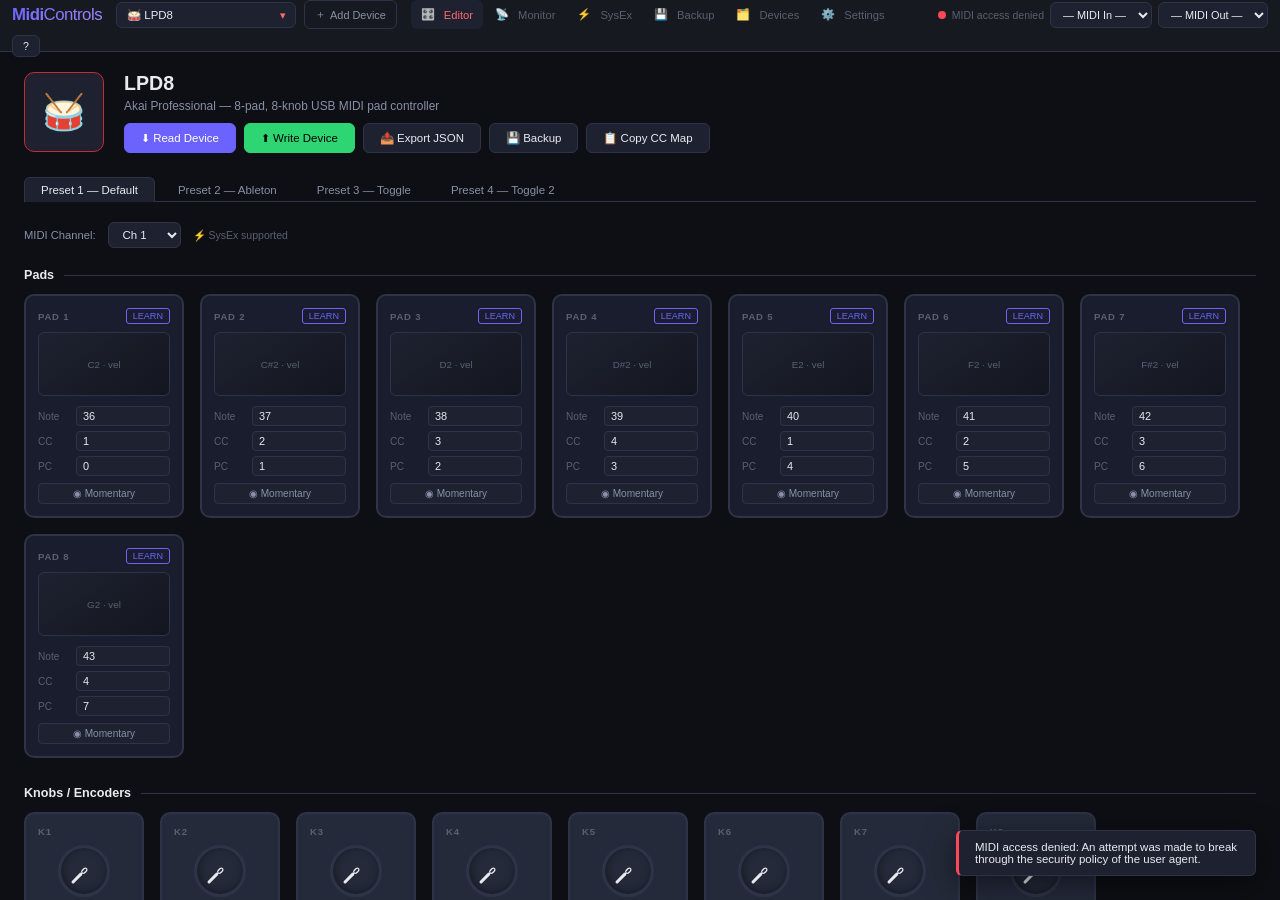
==== commit ba0919b6: "mobile fixes" ====
--- a/index.html
+++ b/index.html
@@ -130,41 +130,64 @@
 <!-- ═══════════════════════════════════════════════════════
      STYLESHEET
 ════════════════════════════════════════════════════════ -->
-<link rel="stylesheet" href="assets/css/midicontrols.v1.css">
-
+<link rel="stylesheet" href="assets/css/midicontrols.v2.css">
 </head>
 
 <body>
 <div id="app">
 
-<!-- TOP NAV -->
+<!-- ═══════════════════════════════════════════════════════
+     TOP NAV
+════════════════════════════════════════════════════════ -->
 <nav id="topnav">
+
+  <!-- Logo -->
   <div class="logo">Midi<span>Controls</span></div>
+
+  <!-- Device selector row -->
+  <div id="device-selector-bar">
+    <div class="device-select-wrap">
+      <select id="device-select" onchange="onDeviceSelectChange(this.value)">
+        <option value="">— Select Device —</option>
+      </select>
+    </div>
+    <button class="btn-add-device-top" onclick="openAddDeviceModal()" title="Add or import a device">
+      <span>＋</span> Add Device
+    </button>
+  </div>
+
+  <!-- Nav tabs -->
   <div class="nav-tabs">
     <button class="nav-tab active" onclick="showPanel('editor')" id="tab-editor">
-      <span class="icon">🎛️</span>Editor
+      <span class="icon">🎛️</span><span class="tab-label">Editor</span>
     </button>
     <button class="nav-tab" onclick="showPanel('monitor')" id="tab-monitor">
-      <span class="icon">📡</span>Monitor
+      <span class="icon">📡</span><span class="tab-label">Monitor</span>
     </button>
     <button class="nav-tab" onclick="showPanel('sysex')" id="tab-sysex">
-      <span class="icon">⚡</span>SysEx
+      <span class="icon">⚡</span><span class="tab-label">SysEx</span>
     </button>
     <button class="nav-tab" onclick="showPanel('backup')" id="tab-backup">
-      <span class="icon">💾</span>Backup
+      <span class="icon">💾</span><span class="tab-label">Backup</span>
     </button>
     <button class="nav-tab" onclick="showPanel('manager')" id="tab-manager">
-      <span class="icon">🗂️</span>Devices
+      <span class="icon">🗂️</span><span class="tab-label">Devices</span>
     </button>
     <button class="nav-tab" onclick="showPanel('settings')" id="tab-settings">
-      <span class="icon">⚙️</span>Settings
-    </button>
-  </div>
+      <span class="icon">⚙️</span><span class="tab-label">Settings</span>
+    </button>
+  </div>
+
+  <!-- Spacer -->
   <div class="spacer"></div>
+
+  <!-- MIDI Status -->
   <div id="midi-status">
     <div class="status-dot" id="midi-dot"></div>
     <span id="midi-status-text">No WebMIDI</span>
   </div>
+
+  <!-- Port selects -->
   <div id="port-selects">
     <select id="sel-in" onchange="connectMidiPorts()">
       <option value="">— MIDI In —</option>
@@ -173,23 +196,18 @@
       <option value="">— MIDI Out —</option>
     </select>
   </div>
+
+  <!-- PWA Install button — hidden until beforeinstallprompt fires -->
+<!--   <button id="btn-pwa-install" hidden onclick="triggerPwaInstall()">
+    ⬇ Install
+  </button> -->
+
 </nav>
 
-<!-- MAIN -->
+<!-- ═══════════════════════════════════════════════════════
+     MAIN  (no sidebar anymore)
+════════════════════════════════════════════════════════ -->
 <div id="main">
-
-  <!-- SIDEBAR -->
-  <div id="sidebar">
-    <div class="sidebar-section">
-      <div class="sidebar-label">Devices</div>
-      <div id="device-list"></div>
-      <button class="btn-add-device" onclick="openAddDeviceModal()">
-        ＋ Add / Import Device
-      </button>
-    </div>
-  </div>
-
-  <!-- CONTENT AREA -->
   <div id="content">
 
     <!-- EDITOR PANEL -->
@@ -197,7 +215,10 @@
       <div id="editor-welcome" class="welcome-screen">
         <div class="big-icon">🎹</div>
         <h2>Select a device to start editing</h2>
-        <p>Choose a device from the sidebar, connect your MIDI In/Out ports above, then read or write presets to your hardware.</p>
+        <p>Choose a device from the dropdown above, connect your MIDI In/Out ports, then read or write presets to your hardware.</p>
+        <button class="btn primary" onclick="document.getElementById('device-select').focus()">
+          Choose Device ↑
+        </button>
       </div>
       <div id="editor-device" style="display:none;"></div>
     </div>
@@ -229,12 +250,12 @@
 
     <!-- SYSEX PANEL -->
     <div class="panel" id="panel-sysex">
-      <h2 style="margin-bottom:16px;font-size:1.1rem;">SysEx & Raw MIDI</h2>
+      <h2 style="margin-bottom:16px;font-size:1.1rem;">SysEx &amp; Raw MIDI</h2>
       <div class="sysex-area">
         <h3>Send SysEx Message</h3>
         <p style="font-size:0.78rem;color:var(--text3);margin-bottom:8px;">Enter hex bytes separated by spaces. F0 … F7</p>
         <textarea class="hex-input" id="sysex-input" placeholder="F0 00 20 29 02 0A 77 00 F7"></textarea>
-        <div style="display:flex;gap:8px;">
+        <div style="display:flex;gap:8px;flex-wrap:wrap;">
           <button class="btn primary" onclick="sendSysEx()">▶ Send SysEx</button>
           <button class="btn" onclick="parseSysExInput()">🔍 Parse</button>
         </div>
@@ -277,7 +298,7 @@
 
     <!-- BACKUP PANEL -->
     <div class="panel" id="panel-backup">
-      <h2 style="margin-bottom:8px;font-size:1.1rem;">Backup & Restore</h2>
+      <h2 style="margin-bottom:8px;font-size:1.1rem;">Backup &amp; Restore</h2>
       <p style="color:var(--text3);font-size:0.82rem;margin-bottom:16px;">Export all device presets to JSON or restore from a backup file.</p>
       <div style="display:flex;gap:8px;flex-wrap:wrap;margin-bottom:20px;">
         <button class="btn primary" onclick="backupAll()">⬇ Export All Backups</button>
@@ -289,9 +310,9 @@
 
     <!-- DEVICE MANAGER PANEL -->
     <div class="panel" id="panel-manager">
-      <div style="display:flex;align-items:center;justify-content:space-between;margin-bottom:16px;">
+      <div style="display:flex;align-items:center;justify-content:space-between;margin-bottom:16px;flex-wrap:wrap;gap:8px;">
         <h2 style="font-size:1.1rem;">Device Manager</h2>
-        <div style="display:flex;gap:8px;">
+        <div style="display:flex;gap:8px;flex-wrap:wrap;">
           <button class="btn primary" onclick="openAddDeviceModal()">＋ Add Device</button>
           <button class="btn" onclick="importDeviceJSON()">📂 Import JSON</button>
           <input type="file" id="import-device-input" accept=".json" style="display:none" onchange="handleImportDevice(event)">
@@ -343,11 +364,30 @@
           <button class="btn danger sm" style="margin-top:12px;" onclick="clearAllData()">🗑 Clear All Data</button>
         </div>
         <div class="settings-card">
+          <h3>📲 Install App</h3>
+          <div style="font-size:0.82rem;color:var(--text2);line-height:1.8;margin-bottom:12px;">
+            Install MidiControls as a PWA for offline use and a native app experience.
+          </div>
+          <button class="btn primary" id="btn-pwa-install-settings" hidden onclick="triggerPwaInstall()">
+            ⬇ Install MidiControls
+          </button>
+          <div id="pwa-installed-note" hidden
+            style="font-size:0.8rem;color:var(--accent2);font-weight:600;">
+            ✓ Already installed
+          </div>
+          <div id="pwa-unavailable-note"
+            style="font-size:0.78rem;color:var(--text3);display:none;">
+            Open in Chrome or Edge to install as an app.
+          </div>
+        </div>
+        <div class="settings-card">
           <h3>ℹ About</h3>
           <div style="font-size:0.82rem;color:var(--text2);line-height:1.9;">
             <strong>MidiControls</strong> v1.0.0<br>
             WebMIDI API · No backend · No install<br>
             Device configs: JSON templates<br>
+            <a href="https://midicontrols.doerd.de" target="_blank"
+              style="color:var(--accent2);text-decoration:none;">midicontrols.doerd.de</a><br>
             © 2026 — Open Source
           </div>
         </div>
@@ -357,6 +397,21 @@
   </div><!-- /content -->
 </div><!-- /main -->
 </div><!-- /app -->
+
+<!-- ═══════════════════════════════════════════════════════
+     PWA INSTALL BANNER  (shown above topnav on mobile)
+════════════════════════════════════════════════════════ -->
+<div id="pwa-banner" hidden>
+  <div class="pwa-banner-inner">
+    <span class="pwa-banner-icon">🎹</span>
+    <div class="pwa-banner-text">
+      <strong>Install MidiControls</strong>
+      <span>Add to home screen for offline use</span>
+    </div>
+    <button class="btn primary sm" onclick="triggerPwaInstall()">Install</button>
+    <button class="btn sm pwa-banner-dismiss" onclick="dismissPwaBanner()" aria-label="Dismiss">✕</button>
+  </div>
+</div>
 
 <!-- MODAL -->
 <div class="modal-overlay" id="modal-overlay" onclick="closeModalOutside(event)">
@@ -368,6 +423,6 @@
 <!-- TOAST CONTAINER -->
 <div id="toast-container"></div>
 
-<script type="text/javascript" src="assets/js/midicontrols.v2.js"></script>
+<script type="text/javascript" src="assets/js/midicontrols.v4.js" defer></script>
 </body>
 </html>
--- a/assets/css/midicontrols.v2.css
+++ b/assets/css/midicontrols.v2.css
@@ -0,0 +1,1054 @@
+/* ===================== RESET & BASE ===================== */
+*, *::before, *::after { box-sizing: border-box; margin: 0; padding: 0; }
+:root {
+  --bg:       #0d0f14;
+  --surface:  #161920;
+  --surface2: #1e2230;
+  --surface3: #252a3a;
+  --border:   #2e3347;
+  --accent:   #6c63ff;
+  --accent2:  #ff6b6b;
+  --accent3:  #43e97b;
+  --text:     #e8eaf0;
+  --text2:    #8890a6;
+  --text3:    #5a6070;
+  --pad:      #1a1d2e;
+  --knob:     #252a3a;
+  --fader:    #1e2230;
+  --glow:     rgba(108,99,255,0.18);
+  --red:      #ff4757;
+  --green:    #2ed573;
+  --amber:    #ffa502;
+  --radius:   10px;
+  --radius-sm:6px;
+  --shadow:   0 8px 32px rgba(0,0,0,0.5);
+  --font:     'Inter', 'Segoe UI', sans-serif;
+}
+html { font-size: 14px; }
+body {
+  font-family: var(--font);
+  background: var(--bg);
+  color: var(--text);
+  min-height: 100vh;
+  display: flex;
+  flex-direction: column;
+}
+button { cursor: pointer; font-family: inherit; }
+input, select, textarea { font-family: inherit; }
+::-webkit-scrollbar { width: 6px; height: 6px; }
+::-webkit-scrollbar-track { background: var(--surface); }
+::-webkit-scrollbar-thumb { background: var(--border); border-radius: 3px; }
+
+/* ===================== LAYOUT ===================== */
+#app { display: flex; flex-direction: column; height: 100vh; overflow: hidden; }
+
+/* TOP NAV */
+#topnav {
+  display: flex; align-items: center; gap: 12px;
+  padding: 0 20px; height: 52px;
+  background: var(--surface);
+  border-bottom: 1px solid var(--border);
+  flex-shrink: 0;
+  z-index: 100;
+}
+#topnav .logo {
+  font-size: 1.2rem; font-weight: 800; letter-spacing: -0.5px;
+  background: linear-gradient(135deg, var(--accent), #a78bfa);
+  -webkit-background-clip: text; -webkit-text-fill-color: transparent;
+  margin-right: 8px;
+}
+#topnav .logo span { font-weight: 300; }
+.nav-tabs { display: flex; gap: 4px; margin-left: 8px; }
+.nav-tab {
+  padding: 6px 14px; border-radius: var(--radius-sm);
+  border: 1px solid transparent; background: none;
+  color: var(--text2); font-size: 0.85rem; font-weight: 500;
+  transition: all 0.15s;
+}
+.nav-tab:hover { background: var(--surface2); color: var(--text); }
+.nav-tab.active { background: var(--surface3); color: var(--text); border-color: var(--border); }
+.nav-tab .icon { margin-right: 5px; }
+#topnav .spacer { flex: 1; }
+#midi-status {
+  display: flex; align-items: center; gap: 8px;
+  font-size: 0.78rem; color: var(--text2);
+}
+.status-dot {
+  width: 8px; height: 8px; border-radius: 50%;
+  background: var(--red); transition: background 0.3s;
+}
+.status-dot.connected { background: var(--green); box-shadow: 0 0 8px var(--green); }
+.status-dot.activity { background: var(--accent); box-shadow: 0 0 8px var(--accent); }
+#port-selects { display: flex; gap: 8px; }
+#port-selects select {
+  background: var(--surface2); border: 1px solid var(--border);
+  color: var(--text); padding: 4px 8px; border-radius: var(--radius-sm);
+  font-size: 0.78rem; outline: none; max-width: 160px;
+}
+
+/* MAIN AREA */
+#main { display: flex; flex: 1; overflow: hidden; }
+
+/* SIDEBAR */
+#sidebar {
+  width: 220px; flex-shrink: 0;
+  background: var(--surface);
+  border-right: 1px solid var(--border);
+  display: flex; flex-direction: column;
+  overflow-y: auto; padding: 12px 0;
+}
+.sidebar-section { padding: 0 12px; margin-bottom: 16px; }
+.sidebar-label {
+  font-size: 0.68rem; font-weight: 700; letter-spacing: 1px;
+  text-transform: uppercase; color: var(--text3);
+  margin-bottom: 6px; padding: 0 4px;
+}
+.device-card {
+  display: flex; align-items: center; gap: 10px;
+  padding: 8px 10px; border-radius: var(--radius-sm);
+  cursor: pointer; transition: all 0.15s;
+  border: 1px solid transparent; margin-bottom: 3px;
+  user-select: none;
+}
+.device-card:hover { background: var(--surface2); }
+.device-card.active {
+  background: var(--surface3); border-color: var(--accent);
+  box-shadow: 0 0 0 1px rgba(108,99,255,0.2);
+}
+.device-icon {
+  width: 32px; height: 32px; border-radius: 6px;
+  display: flex; align-items: center; justify-content: center;
+  font-size: 1.1rem; flex-shrink: 0;
+  background: var(--surface3); border: 1px solid var(--border);
+}
+.device-card .dname { font-size: 0.82rem; font-weight: 600; line-height: 1.2; }
+.device-card .dmfr  { font-size: 0.7rem; color: var(--text3); }
+.device-card .dstatus {
+  margin-left: auto; width: 6px; height: 6px; border-radius: 50%;
+  background: var(--border); flex-shrink: 0;
+}
+.device-card .dstatus.on { background: var(--green); }
+.btn-add-device {
+  display: flex; align-items: center; gap: 6px;
+  width: 100%; padding: 7px 10px; border-radius: var(--radius-sm);
+  border: 1px dashed var(--border); background: none;
+  color: var(--text2); font-size: 0.8rem;
+  transition: all 0.15s; margin-top: 4px;
+}
+.btn-add-device:hover { border-color: var(--accent); color: var(--accent); background: var(--glow); }
+
+/* CONTENT */
+#content { flex: 1; overflow-y: auto; overflow-x: hidden; padding: 24px; }
+
+/* ===================== PANELS ===================== */
+.panel { display: none; }
+.panel.active { display: block; }
+
+/* ===================== DEVICE EDITOR ===================== */
+.device-header {
+  display: flex; align-items: flex-start; gap: 20px;
+  margin-bottom: 24px; flex-wrap: wrap;
+}
+.device-thumb {
+  width: 80px; height: 80px; border-radius: 10px;
+  background: var(--surface2); border: 1px solid var(--border);
+  display: flex; align-items: center; justify-content: center;
+  font-size: 2.5rem; flex-shrink: 0; overflow: hidden;
+}
+.device-thumb img { width: 100%; height: 100%; object-fit: cover; border-radius: 10px; }
+.device-info h1 { font-size: 1.4rem; font-weight: 700; margin-bottom: 4px; }
+.device-info .mfr { color: var(--text2); font-size: 0.85rem; margin-bottom: 10px; }
+.device-actions { display: flex; gap: 8px; flex-wrap: wrap; }
+
+/* BUTTONS */
+.btn {
+  padding: 7px 16px; border-radius: var(--radius-sm);
+  border: 1px solid var(--border); background: var(--surface2);
+  color: var(--text); font-size: 0.82rem; font-weight: 500;
+  transition: all 0.15s; display: inline-flex; align-items: center; gap: 6px;
+}
+.btn:hover { background: var(--surface3); border-color: var(--accent); }
+.btn.primary { background: var(--accent); border-color: var(--accent); color: #fff; }
+.btn.primary:hover { background: #7c74ff; }
+.btn.danger  { background: var(--red); border-color: var(--red); color: #fff; }
+.btn.danger:hover { opacity: 0.85; }
+.btn.success { background: var(--green); border-color: var(--green); color: #000; }
+.btn.success:hover { opacity: 0.85; }
+.btn.sm { padding: 4px 10px; font-size: 0.76rem; }
+.btn:disabled { opacity: 0.4; cursor: not-allowed; }
+
+/* PRESET TABS */
+.preset-tabs {
+  display: flex; gap: 6px; margin-bottom: 20px;
+  border-bottom: 1px solid var(--border); padding-bottom: 0;
+}
+.preset-tab {
+  padding: 6px 16px; border-radius: var(--radius-sm) var(--radius-sm) 0 0;
+  border: 1px solid transparent; border-bottom: none; background: none;
+  color: var(--text2); font-size: 0.82rem; font-weight: 500;
+  margin-bottom: -1px; transition: all 0.15s;
+}
+.preset-tab:hover { color: var(--text); background: var(--surface2); }
+.preset-tab.active {
+  background: var(--surface2); color: var(--text);
+  border-color: var(--border); border-bottom-color: var(--surface2);
+}
+
+/* CHANNEL SELECT */
+.channel-bar {
+  display: flex; align-items: center; gap: 12px;
+  margin-bottom: 20px; flex-wrap: wrap;
+}
+.channel-bar label { font-size: 0.8rem; color: var(--text2); }
+.channel-bar select {
+  background: var(--surface2); border: 1px solid var(--border);
+  color: var(--text); padding: 5px 10px; border-radius: var(--radius-sm);
+  outline: none; font-size: 0.82rem;
+}
+
+/* ===================== CONTROLLER GRID ===================== */
+.controls-grid {
+  display: flex; flex-wrap: wrap; gap: 16px;
+  margin-bottom: 28px;
+}
+
+/* PAD CONTROL */
+.ctrl-pad {
+  background: var(--pad);
+  border: 2px solid var(--border);
+  border-radius: var(--radius);
+  padding: 12px; width: 160px;
+  transition: border-color 0.15s, box-shadow 0.15s;
+  position: relative;
+}
+.ctrl-pad:hover { border-color: var(--accent); box-shadow: 0 0 0 2px var(--glow); }
+.ctrl-pad.triggered {
+  border-color: var(--accent3) !important;
+  box-shadow: 0 0 16px rgba(67,233,123,0.3) !important;
+}
+.ctrl-pad .pad-label {
+  font-size: 0.68rem; font-weight: 700; text-transform: uppercase;
+  color: var(--text3); letter-spacing: 0.8px; margin-bottom: 8px;
+  display: flex; justify-content: space-between; align-items: center;
+}
+.ctrl-pad .pad-surface {
+  width: 100%; height: 64px; border-radius: 6px;
+  background: linear-gradient(145deg, #1e2230, #13161f);
+  border: 1px solid var(--border); margin-bottom: 10px;
+  display: flex; align-items: center; justify-content: center;
+  font-size: 0.75rem; color: var(--text3); transition: all 0.1s;
+  position: relative; overflow: hidden;
+}
+.ctrl-pad .pad-surface::after {
+  content: ''; position: absolute; inset: 0;
+  background: var(--accent3); opacity: 0; border-radius: 6px;
+  transition: opacity 0.1s;
+}
+.ctrl-pad.triggered .pad-surface::after { opacity: 0.15; }
+.ctrl-row { display: flex; gap: 6px; margin-bottom: 5px; align-items: center; }
+.ctrl-row label { font-size: 0.72rem; color: var(--text3); width: 32px; flex-shrink: 0; }
+.ctrl-row input[type=number], .ctrl-row select {
+  flex: 1; background: var(--surface2); border: 1px solid var(--border);
+  color: var(--text); padding: 3px 6px; border-radius: 4px;
+  font-size: 0.78rem; outline: none; width: 100%;
+  transition: border-color 0.15s;
+}
+.ctrl-row input[type=number]:focus, .ctrl-row select:focus { border-color: var(--accent); }
+.mode-toggle {
+  width: 100%; padding: 4px; border-radius: 4px;
+  border: 1px solid var(--border); background: var(--surface2);
+  color: var(--text2); font-size: 0.72rem; text-align: center;
+  cursor: pointer; margin-top: 2px; transition: all 0.15s;
+}
+.mode-toggle.toggle-mode { color: var(--amber); border-color: var(--amber); }
+
+/* KNOB CONTROL */
+.ctrl-knob {
+  background: var(--knob); border: 2px solid var(--border);
+  border-radius: var(--radius); padding: 12px; width: 120px;
+  transition: border-color 0.15s, box-shadow 0.15s;
+  display: flex; flex-direction: column; align-items: center;
+}
+.ctrl-knob:hover { border-color: var(--accent); box-shadow: 0 0 0 2px var(--glow); }
+.ctrl-knob .knob-label {
+  font-size: 0.68rem; font-weight: 700; text-transform: uppercase;
+  color: var(--text3); letter-spacing: 0.8px; margin-bottom: 8px;
+  align-self: flex-start;
+}
+.knob-vis {
+  width: 52px; height: 52px; border-radius: 50%;
+  background: conic-gradient(var(--accent) 0deg, var(--surface3) 0deg);
+  border: 3px solid var(--border); margin-bottom: 8px;
+  display: flex; align-items: center; justify-content: center;
+  font-size: 0.72rem; font-weight: 600; color: var(--text);
+  position: relative; cursor: ns-resize; user-select: none;
+  box-shadow: inset 0 2px 8px rgba(0,0,0,0.4);
+  transition: all 0.15s;
+}
+.knob-vis::before {
+  content: ''; position: absolute;
+  width: 3px; height: 14px; background: var(--text);
+  border-radius: 2px; top: 6px; left: 50%; transform: translateX(-50%);
+  transform-origin: center 20px;
+}
+.ctrl-knob .ctrl-row { width: 100%; }
+.knob-range { display: flex; gap: 4px; width: 100%; margin-top: 4px; }
+.knob-range input {
+  flex: 1; background: var(--surface2); border: 1px solid var(--border);
+  color: var(--text); padding: 3px 4px; border-radius: 4px;
+  font-size: 0.72rem; outline: none; text-align: center;
+}
+
+/* FADER CONTROL */
+.ctrl-fader {
+  background: var(--fader); border: 2px solid var(--border);
+  border-radius: var(--radius); padding: 12px; width: 80px;
+  display: flex; flex-direction: column; align-items: center;
+  min-height: 220px;
+}
+.ctrl-fader:hover { border-color: var(--accent); box-shadow: 0 0 0 2px var(--glow); }
+.fader-label {
+  font-size: 0.65rem; font-weight: 700; text-transform: uppercase;
+  color: var(--text3); letter-spacing: 0.8px; margin-bottom: 8px;
+  text-align: center;
+}
+.fader-track {
+  flex: 1; width: 12px; background: var(--surface2);
+  border: 1px solid var(--border); border-radius: 6px;
+  position: relative; margin-bottom: 8px; min-height: 100px;
+}
+.fader-fill {
+  position: absolute; bottom: 0; left: 0; right: 0;
+  background: linear-gradient(0deg, var(--accent), var(--accent2));
+  border-radius: 6px; transition: height 0.1s;
+}
+.fader-thumb {
+  position: absolute; left: -6px; right: -6px; height: 18px;
+  background: var(--text); border-radius: 4px; cursor: ns-resize;
+  border: 2px solid var(--border); box-shadow: 0 2px 6px rgba(0,0,0,0.3);
+  transition: top 0.05s;
+}
+.fader-cc {
+  font-size: 0.68rem; color: var(--text3); text-align: center;
+}
+.fader-val {
+  font-size: 0.78rem; font-weight: 600; text-align: center;
+  color: var(--text); margin-top: 2px;
+}
+
+/* BUTTON CONTROL */
+.ctrl-button {
+  background: var(--surface2); border: 2px solid var(--border);
+  border-radius: var(--radius); padding: 10px;
+  width: 100px; display: flex; flex-direction: column; align-items: center;
+}
+.ctrl-button:hover { border-color: var(--accent); }
+.ctrl-button.triggered { border-color: var(--accent3); background: rgba(67,233,123,0.1); }
+.btn-surface {
+  width: 50px; height: 50px; border-radius: 6px;
+  border: 2px solid var(--border); margin-bottom: 6px;
+  cursor: pointer; transition: all 0.1s;
+  display: flex; align-items: center; justify-content: center;
+}
+.btn-surface.led-off  { background: #1a1a2e; }
+.btn-surface.led-red  { background: var(--red); box-shadow: 0 0 10px var(--red); }
+.btn-surface.led-green{ background: var(--green); box-shadow: 0 0 10px var(--green); }
+.btn-surface.led-amber{ background: var(--amber); box-shadow: 0 0 10px var(--amber); }
+
+/* SECTION HEADERS */
+.section-header {
+  display: flex; align-items: center; gap: 10px;
+  margin-bottom: 12px; margin-top: 8px;
+}
+.section-header h3 { font-size: 0.9rem; font-weight: 700; }
+.section-header .section-line {
+  flex: 1; height: 1px; background: var(--border);
+}
+
+/* ===================== SYSEX PANEL ===================== */
+.sysex-area {
+  background: var(--surface2); border: 1px solid var(--border);
+  border-radius: var(--radius); padding: 16px; margin-bottom: 16px;
+}
+.sysex-area h3 { font-size: 0.9rem; margin-bottom: 10px; color: var(--text2); }
+.hex-input {
+  width: 100%; background: var(--bg); border: 1px solid var(--border);
+  color: var(--accent3); padding: 10px 12px; border-radius: var(--radius-sm);
+  font-family: 'JetBrains Mono', 'Fira Code', 'Courier New', monospace;
+  font-size: 0.82rem; resize: vertical; min-height: 80px;
+  outline: none; margin-bottom: 8px;
+}
+.hex-input:focus { border-color: var(--accent); }
+
+/* MIDI MONITOR */
+.midi-monitor {
+  background: var(--bg); border: 1px solid var(--border);
+  border-radius: var(--radius); font-family: 'JetBrains Mono','Fira Code','Courier New', monospace;
+  font-size: 0.75rem; height: 200px; overflow-y: auto;
+  padding: 10px; color: var(--accent3); line-height: 1.6;
+}
+.midi-monitor .msg-note { color: #a78bfa; }
+.midi-monitor .msg-cc { color: var(--accent3); }
+.midi-monitor .msg-sysex { color: var(--amber); }
+.midi-monitor .msg-pc { color: #ff6b6b; }
+.midi-monitor .msg-ts { color: var(--text3); font-size: 0.68rem; margin-right: 6px; }
+
+/* ===================== DEVICE MANAGER ===================== */
+.device-manager-grid {
+  display: grid; grid-template-columns: repeat(auto-fill, minmax(260px, 1fr));
+  gap: 16px; margin-top: 16px;
+}
+.dm-card {
+  background: var(--surface2); border: 1px solid var(--border);
+  border-radius: var(--radius); padding: 16px;
+  display: flex; flex-direction: column; gap: 10px;
+  transition: border-color 0.15s;
+}
+.dm-card:hover { border-color: var(--accent); }
+.dm-card-header { display: flex; align-items: center; gap: 10px; }
+.dm-card-header .icon { font-size: 1.6rem; }
+.dm-card-header .name { font-weight: 700; }
+.dm-card-header .mfr  { font-size: 0.75rem; color: var(--text3); }
+.dm-card-actions { display: flex; gap: 6px; margin-top: auto; }
+
+/* ===================== BACKUP PANEL ===================== */
+.backup-list {
+  display: flex; flex-direction: column; gap: 8px; margin-top: 12px;
+}
+.backup-item {
+  display: flex; align-items: center; gap: 12px;
+  background: var(--surface2); border: 1px solid var(--border);
+  border-radius: var(--radius-sm); padding: 10px 14px;
+}
+.backup-item .bname { flex: 1; font-size: 0.85rem; }
+.backup-item .bdate { font-size: 0.75rem; color: var(--text3); }
+
+/* ===================== MODAL ===================== */
+.modal-overlay {
+  position: fixed; inset: 0; background: rgba(0,0,0,0.75);
+  display: flex; align-items: center; justify-content: center;
+  z-index: 1000; opacity: 0; pointer-events: none;
+  transition: opacity 0.2s;
+}
+.modal-overlay.open { opacity: 1; pointer-events: all; }
+.modal {
+  background: var(--surface); border: 1px solid var(--border);
+  border-radius: 14px; padding: 24px; width: 480px; max-width: 95vw;
+  max-height: 85vh; overflow-y: auto;
+  box-shadow: var(--shadow); transform: translateY(20px);
+  transition: transform 0.2s;
+}
+.modal-overlay.open .modal { transform: translateY(0); }
+.modal h2 { font-size: 1.1rem; margin-bottom: 16px; }
+.form-group { margin-bottom: 14px; }
+.form-group label { display: block; font-size: 0.8rem; color: var(--text2); margin-bottom: 5px; }
+.form-group input, .form-group select, .form-group textarea {
+  width: 100%; background: var(--surface2); border: 1px solid var(--border);
+  color: var(--text); padding: 8px 10px; border-radius: var(--radius-sm);
+  font-size: 0.85rem; outline: none;
+}
+.form-group input:focus, .form-group select:focus, .form-group textarea:focus {
+  border-color: var(--accent);
+}
+.modal-actions { display: flex; gap: 8px; justify-content: flex-end; margin-top: 18px; }
+
+/* ===================== TOAST ===================== */
+#toast-container {
+  position: fixed; bottom: 24px; right: 24px; z-index: 2000;
+  display: flex; flex-direction: column; gap: 8px;
+}
+.toast {
+  background: var(--surface2); border: 1px solid var(--border);
+  border-radius: var(--radius-sm); padding: 10px 16px;
+  font-size: 0.82rem; box-shadow: var(--shadow);
+  animation: slideIn 0.3s ease; max-width: 300px;
+}
+.toast.success { border-left: 3px solid var(--green); }
+.toast.error   { border-left: 3px solid var(--red); }
+.toast.info    { border-left: 3px solid var(--accent); }
+@keyframes slideIn { from { transform: translateX(40px); opacity: 0; } to { transform: translateX(0); opacity: 1; } }
+
+/* ===================== MIDI LEARN ===================== */
+.midi-learn-btn {
+  padding: 2px 6px; border-radius: 3px; border: 1px solid var(--accent);
+  background: none; color: var(--accent); font-size: 0.65rem;
+  cursor: pointer; transition: all 0.15s;
+}
+.midi-learn-btn:hover, .midi-learn-btn.learning {
+  background: var(--accent); color: #fff;
+}
+.midi-learn-btn.learning { animation: pulse 0.8s infinite; }
+@keyframes pulse { 0%,100%{opacity:1} 50%{opacity:0.5} }
+
+/* ===================== SETTINGS GRID ===================== */
+.settings-grid {
+  display: grid; grid-template-columns: 1fr 1fr; gap: 16px;
+  margin-top: 16px;
+}
+@media (max-width: 700px) {
+  .settings-grid { grid-template-columns: 1fr; }
+  #sidebar { width: 180px; }
+  .ctrl-pad { width: 140px; }
+}
+.settings-card {
+  background: var(--surface2); border: 1px solid var(--border);
+  border-radius: var(--radius); padding: 16px;
+}
+.settings-card h3 { font-size: 0.88rem; margin-bottom: 12px; color: var(--text2); }
+.toggle-row {
+  display: flex; align-items: center; justify-content: space-between;
+  margin-bottom: 10px; font-size: 0.82rem;
+}
+.toggle {
+  width: 36px; height: 20px; border-radius: 10px;
+  background: var(--border); cursor: pointer;
+  position: relative; transition: background 0.2s;
+}
+.toggle.on { background: var(--accent); }
+.toggle::after {
+  content: ''; position: absolute; width: 14px; height: 14px;
+  border-radius: 50%; background: #fff; top: 3px; left: 3px;
+  transition: transform 0.2s;
+}
+.toggle.on::after { transform: translateX(16px); }
+
+/* ===================== WELCOME ===================== */
+.welcome-screen {
+  display: flex; flex-direction: column; align-items: center;
+  justify-content: center; padding: 60px 24px; text-align: center;
+  color: var(--text2);
+}
+.welcome-screen .big-icon { font-size: 4rem; margin-bottom: 16px; }
+.welcome-screen h2 { font-size: 1.3rem; color: var(--text); margin-bottom: 8px; }
+.welcome-screen p { max-width: 420px; line-height: 1.7; }
+
+/* ===================== NOTE NAMES ===================== */
+.note-display { font-size: 0.7rem; color: var(--text3); text-align: center; }
+
+/* ===================== RESPONSIVE CONTROLS GRID ===================== */
+.midimix-grid {
+  display: grid; gap: 8px;
+  grid-template-columns: repeat(8, 1fr);
+}
+.midimix-row-label {
+  font-size: 0.65rem; color: var(--text3); text-transform: uppercase;
+  letter-spacing: 0.8px; padding: 4px 0;
+  grid-column: 1 / -1;
+}
+
+
+/* ═══════════════════════════════════════════════════════════
+   RESPONSIVE — remove sidebar, full-width content
+════════════════════════════════════════════════════════════ */
+
+/* #main no longer has a sidebar — just full-width content */
+#main {
+  display: block;
+  height: calc(100vh - var(--nav-h));
+  overflow: hidden;
+}
+
+#content {
+  width: 100%;
+  height: 100%;
+  overflow-y: auto;
+  padding: 20px 24px;
+  box-sizing: border-box;
+}
+
+/* ═══════════════════════════════════════════════════════════
+   DEVICE SELECTOR BAR  (replaces sidebar)
+════════════════════════════════════════════════════════════ */
+#device-selector-bar {
+  display: flex;
+  align-items: center;
+  gap: 8px;
+  flex-shrink: 0;
+}
+
+.device-select-wrap {
+  /* display: contents; */
+  position: relative;
+}
+
+.device-select-wrap::after {
+  content: '▾';
+  position: absolute;
+  right: 10px;
+  top: 50%;
+  transform: translateY(-50%);
+  pointer-events: none;
+  color: var(--accent2);
+  font-size: 0.8rem;
+}
+
+#device-select {
+  appearance: none;
+  -webkit-appearance: none;
+  background: var(--surface2);
+  border: 1px solid var(--border);
+  color: var(--text);
+  padding: 6px 28px 6px 10px;
+  border-radius: 6px;
+  font-size: 0.82rem;
+  outline: none;
+  cursor: pointer;
+  min-width: 180px;
+  max-width: 220px;
+  transition: border-color 0.15s;
+}
+
+#device-select:focus,
+#device-select:hover {
+  border-color: var(--accent);
+}
+
+.btn-add-device-top {
+  display: flex;
+  align-items: center;
+  gap: 4px;
+  background: transparent;
+  border: 1px solid var(--border);
+  color: var(--text2);
+  padding: 6px 10px;
+  border-radius: 6px;
+  font-size: 0.78rem;
+  cursor: pointer;
+  white-space: nowrap;
+  transition: border-color 0.15s, color 0.15s;
+}
+
+.btn-add-device-top:hover {
+  border-color: var(--accent);
+  color: var(--accent2);
+}
+
+/* ═══════════════════════════════════════════════════════════
+   PWA INSTALL BUTTON  (topnav)
+════════════════════════════════════════════════════════════ */
+#btn-pwa-install {
+  display: flex;
+  align-items: center;
+  gap: 5px;
+  background: var(--accent);
+  color: #fff;
+  border: none;
+  border-radius: 6px;
+  padding: 6px 12px;
+  font-size: 0.78rem;
+  font-weight: 600;
+  cursor: pointer;
+  white-space: nowrap;
+  animation: pulse-install 2s ease-in-out infinite;
+  flex-shrink: 0;
+}
+
+#btn-pwa-install:hover {
+  background: var(--accent2);
+  animation: none;
+}
+
+@keyframes pulse-install {
+  0%, 100% { box-shadow: 0 0 0 0 rgba(108,99,255,0.5); }
+  50%       { box-shadow: 0 0 0 6px rgba(108,99,255,0); }
+}
+
+/* ═══════════════════════════════════════════════════════════
+   PWA INSTALL BANNER  (mobile top banner)
+════════════════════════════════════════════════════════════ */
+#pwa-banner {
+  position: fixed;
+  top: 0;
+  left: 0;
+  right: 0;
+  z-index: 9999;
+  background: linear-gradient(135deg, var(--accent) 0%, #8b5cf6 100%);
+  padding: 10px 16px;
+  box-shadow: 0 2px 12px rgba(0,0,0,0.4);
+}
+
+#pwa-banner.visible {
+  display: block !important;
+}
+
+.pwa-banner-inner {
+  display: flex;
+  align-items: center;
+  gap: 10px;
+  max-width: 800px;
+  margin: 0 auto;
+}
+
+.pwa-banner-icon {
+  font-size: 1.5rem;
+  flex-shrink: 0;
+}
+
+.pwa-banner-text {
+  flex: 1;
+  display: flex;
+  flex-direction: column;
+  font-size: 0.82rem;
+  color: #fff;
+  gap: 1px;
+}
+
+.pwa-banner-text strong {
+  font-size: 0.88rem;
+}
+
+.pwa-banner-text span {
+  opacity: 0.85;
+}
+
+.pwa-banner-dismiss {
+  background: transparent !important;
+  border-color: rgba(255,255,255,0.4) !important;
+  color: #fff !important;
+  padding: 4px 8px !important;
+  flex-shrink: 0;
+}
+
+.pwa-banner-dismiss:hover {
+  background: rgba(255,255,255,0.15) !important;
+}
+
+/* ═══════════════════════════════════════════════════════════
+   TOPNAV — responsive reflow
+════════════════════════════════════════════════════════════ */
+#topnav {
+  display: flex;
+  align-items: center;
+  flex-wrap: wrap;              /* allow wrap on small screens */
+  gap: 6px;
+  padding: 0 12px;
+  min-height: var(--nav-h, 52px);
+  position: sticky;
+  top: 0;
+  z-index: 100;
+  background: var(--surface);
+  border-bottom: 1px solid var(--border);
+}
+
+.logo {
+  flex-shrink: 0;
+  font-size: 1.1rem;
+  font-weight: 700;
+  letter-spacing: -0.3px;
+  margin-right: 4px;
+}
+
+.nav-tabs {
+  display: flex;
+  gap: 2px;
+  flex-shrink: 0;
+}
+
+.nav-tab {
+  display: flex;
+  align-items: center;
+  gap: 4px;
+  background: transparent;
+  border: none;
+  color: var(--text3);
+  padding: 8px 10px;
+  border-radius: 6px;
+  cursor: pointer;
+  font-size: 0.8rem;
+  transition: color 0.15s, background 0.15s;
+  white-space: nowrap;
+}
+
+.nav-tab .tab-label {
+  /* hide text labels on very small screens */
+}
+
+.nav-tab:hover {
+  color: var(--text);
+  background: var(--surface2);
+}
+
+.nav-tab.active {
+  color: var(--accent2);
+  background: var(--surface2);
+}
+
+#port-selects {
+  display: flex;
+  gap: 6px;
+  flex-shrink: 0;
+  flex-wrap: wrap;
+}
+
+#port-selects select {
+  background: var(--surface2);
+  border: 1px solid var(--border);
+  color: var(--text);
+  padding: 5px 8px;
+  border-radius: 6px;
+  font-size: 0.78rem;
+  outline: none;
+  max-width: 150px;
+}
+
+#midi-status {
+  display: flex;
+  align-items: center;
+  gap: 6px;
+  font-size: 0.75rem;
+  color: var(--text3);
+  flex-shrink: 0;
+}
+
+.spacer { flex: 1; min-width: 4px; }
+
+/* ═══════════════════════════════════════════════════════════
+   TABLET  (≤ 900px)
+════════════════════════════════════════════════════════════ */
+@media (max-width: 900px) {
+  #content {
+    padding: 16px;
+  }
+
+  #device-select {
+    min-width: 140px;
+    max-width: 170px;
+  }
+
+  #port-selects select {
+    max-width: 120px;
+    font-size: 0.72rem;
+  }
+
+  .controls-grid {
+    grid-template-columns: repeat(auto-fill, minmax(120px, 1fr)) !important;
+  }
+
+  .settings-grid {
+    grid-template-columns: 1fr 1fr !important;
+  }
+
+  .device-manager-grid {
+    grid-template-columns: 1fr 1fr !important;
+  }
+}
+
+/* ═══════════════════════════════════════════════════════════
+   MOBILE  (≤ 600px)
+════════════════════════════════════════════════════════════ */
+@media (max-width: 600px) {
+
+  :root {
+    --nav-h: auto;
+  }
+
+  /* Stack nav vertically */
+  #topnav {
+    padding: 8px 10px;
+    gap: 8px;
+    height: auto;
+  }
+
+  .logo {
+    font-size: 1rem;
+  }
+
+  /* Hide text labels — icons only on mobile */
+  .nav-tab .tab-label {
+    display: none;
+  }
+
+  .nav-tab {
+    padding: 7px 9px;
+    font-size: 1rem;  /* icon size */
+  }
+
+  .nav-tab .icon {
+    font-size: 1.1rem;
+  }
+
+  /* Device selector full width on mobile */
+  #device-selector-bar {
+    width: 100%;
+    order: 10; /* push below logo + tabs */
+  }
+
+  #device-select {
+    flex: 1;
+    min-width: unset;
+    max-width: unset;
+  }
+
+  .btn-add-device-top span {
+    /* hide "Add Device" text, keep + icon */
+  }
+
+  /* Port selects full row */
+  #port-selects {
+    width: 100%;
+    order: 11;
+  }
+
+  #port-selects select {
+    flex: 1;
+    max-width: unset;
+  }
+
+  #midi-status {
+    order: 9;
+    font-size: 0.7rem;
+  }
+
+  #btn-pwa-install {
+    order: 8;
+    font-size: 0.72rem;
+    padding: 5px 8px;
+  }
+
+  .spacer { display: none; }
+
+  /* Content area */
+  #content {
+    padding: 12px 10px;
+    height: calc(100dvh - 120px); /* dynamic viewport height for mobile browsers */
+  }
+
+  /* Welcome screen */
+  .welcome-screen .big-icon {
+    font-size: 3rem;
+  }
+
+  .welcome-screen h2 {
+    font-size: 1rem;
+  }
+
+  /* Editor controls smaller grid */
+  .controls-grid {
+    grid-template-columns: repeat(auto-fill, minmax(100px, 1fr)) !important;
+    gap: 10px !important;
+  }
+
+  /* Settings single column */
+  .settings-grid {
+    grid-template-columns: 1fr !important;
+  }
+
+  /* Device manager single column */
+  .device-manager-grid {
+    grid-template-columns: 1fr !important;
+  }
+
+  /* Device header stack */
+  .device-header {
+    flex-direction: column !important;
+    gap: 12px !important;
+  }
+
+  .device-actions {
+    flex-wrap: wrap;
+    gap: 6px;
+  }
+
+  .device-actions .btn {
+    flex: 1;
+    min-width: 80px;
+    text-align: center;
+    font-size: 0.72rem;
+    padding: 6px 6px;
+  }
+
+  /* Preset tabs scroll horizontally */
+  .preset-tabs {
+    overflow-x: auto;
+    -webkit-overflow-scrolling: touch;
+    scrollbar-width: none;
+  }
+
+  .preset-tabs::-webkit-scrollbar { display: none; }
+
+  /* Channel bar stack */
+  .channel-bar {
+    flex-wrap: wrap;
+    gap: 6px;
+  }
+
+  /* SysEx textarea */
+  .hex-input {
+    font-size: 0.8rem;
+  }
+
+  /* Monitor */
+  .midi-monitor {
+    font-size: 0.7rem;
+  }
+
+  /* Modal full screen on mobile */
+  .modal {
+    width: 100% !important;
+    max-width: 100% !important;
+    height: 100dvh !important;
+    max-height: 100dvh !important;
+    border-radius: 0 !important;
+    overflow-y: auto;
+  }
+
+  /* Backup items stack */
+  .backup-item {
+    flex-direction: column !important;
+    align-items: flex-start !important;
+    gap: 6px !important;
+  }
+
+  /* dm-card full width */
+  .dm-card {
+    padding: 12px;
+  }
+}
+
+/* ═══════════════════════════════════════════════════════════
+   SMALL MOBILE  (≤ 380px — iPhone SE etc.)
+════════════════════════════════════════════════════════════ */
+@media (max-width: 380px) {
+  .nav-tab {
+    padding: 6px 7px;
+  }
+
+  .nav-tab .icon {
+    font-size: 1rem;
+  }
+
+  #content {
+    padding: 10px 8px;
+  }
+
+  .controls-grid {
+    grid-template-columns: repeat(2, 1fr) !important;
+  }
+}
+
+/* ═══════════════════════════════════════════════════════════
+   PWA STANDALONE MODE  (when installed)
+════════════════════════════════════════════════════════════ */
+@media (display-mode: standalone) {
+  /* Extra safe-area padding for notched phones */
+  #topnav {
+    padding-top: max(8px, env(safe-area-inset-top));
+    padding-left: max(12px, env(safe-area-inset-left));
+    padding-right: max(12px, env(safe-area-inset-right));
+  }
+
+  #content {
+    padding-bottom: max(20px, env(safe-area-inset-bottom));
+  }
+
+  /* Hide install button when already installed */
+  #btn-pwa-install,
+  #btn-pwa-install-settings,
+  #pwa-banner {
+    display: none !important;
+  }
+
+  #pwa-installed-note {
+    display: block !important;
+  }
+}
